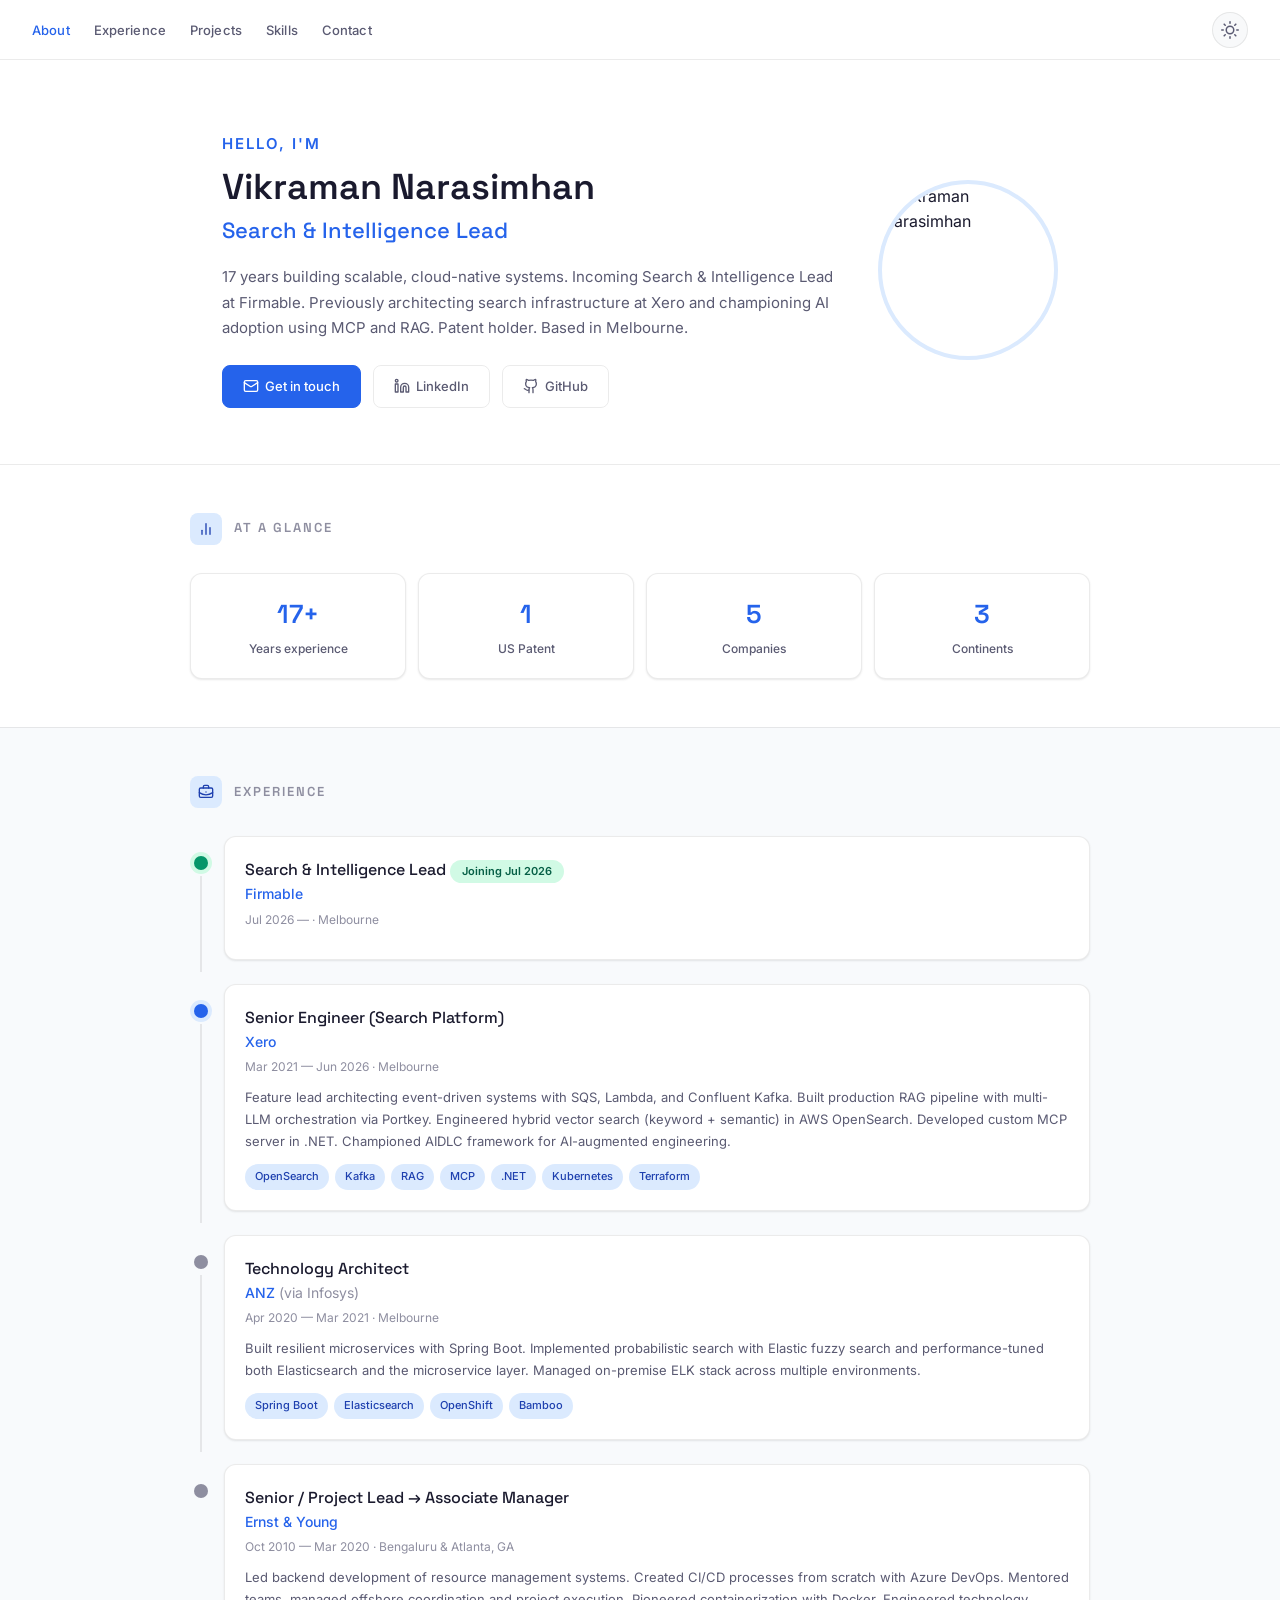
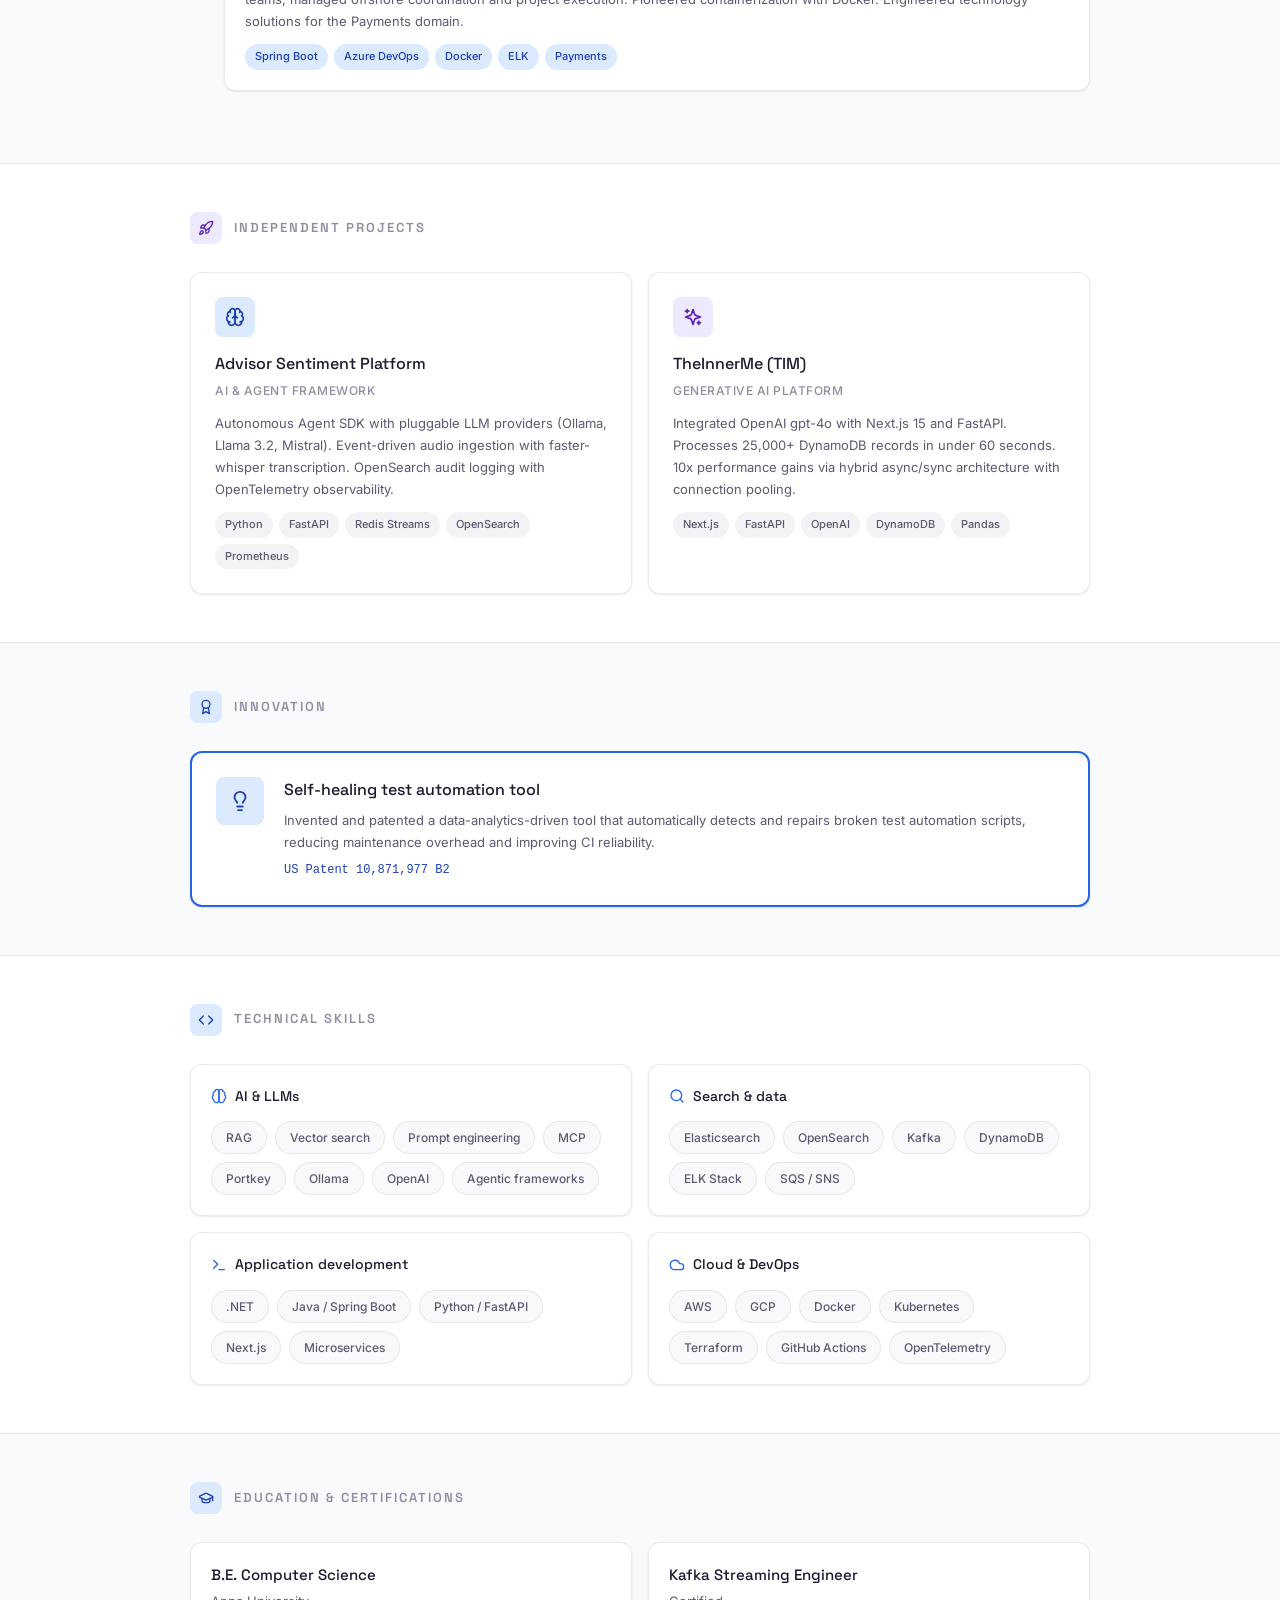
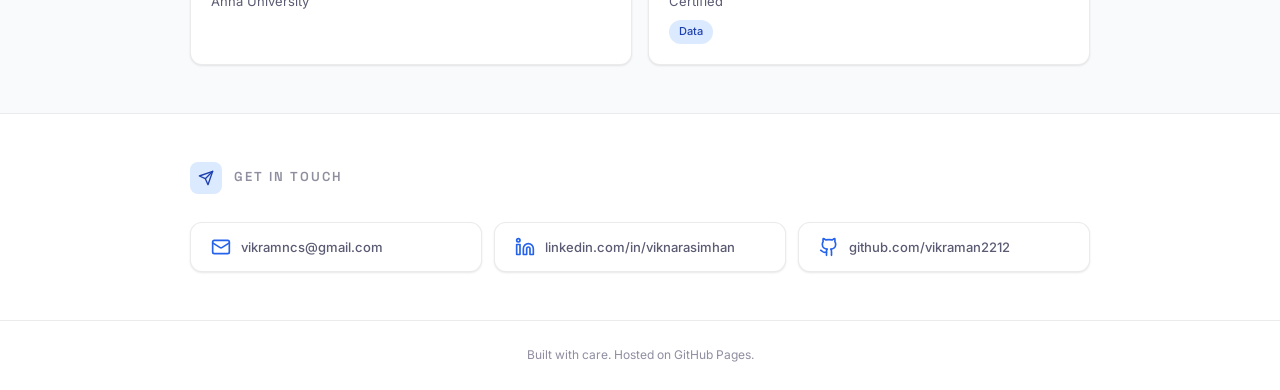
==== docs/index.html @ 91f73fc2 "Rewrite portfolio as static site for GitHub Pages Replace Spring Boot + Thymeleaf app with a clean s" ====
<!DOCTYPE html>
<html lang="en">
<head>
  <meta charset="utf-8">
  <meta name="viewport" content="width=device-width, initial-scale=1">
  <meta name="description" content="Vikraman Narasimhan — Search & Intelligence Lead. 17 years building scalable, cloud-native systems. Patent holder. Melbourne, Australia.">
  <meta name="author" content="Vikraman Narasimhan">

  <title>Vikraman Narasimhan — Search & Intelligence Lead</title>

  <link rel="icon" type="image/svg+xml" href="images/favicon.svg">
  <link rel="icon" type="image/png" sizes="32x32" href="images/favicon-32x32.png">
  <link rel="icon" type="image/png" sizes="16x16" href="images/favicon-16x16.png">
  <link rel="apple-touch-icon" href="images/apple-touch-icon.png">

  <link rel="preconnect" href="https://fonts.googleapis.com">
  <link rel="preconnect" href="https://fonts.gstatic.com" crossorigin>
  <link href="https://fonts.googleapis.com/css2?family=Inter:wght@400;500;600&family=Space+Grotesk:wght@400;500;600;700&display=swap" rel="stylesheet">

  <link rel="stylesheet" href="css/style.css">
</head>
<body>

  <nav class="nav" id="nav">
    <ul class="nav-links">
      <li><a href="#about">About</a></li>
      <li><a href="#experience">Experience</a></li>
      <li><a href="#projects">Projects</a></li>
      <li><a href="#skills">Skills</a></li>
      <li><a href="#contact">Contact</a></li>
    </ul>
    <button class="theme-toggle" id="themeToggle" aria-label="Toggle dark/light mode">
      <svg class="icon-sun" xmlns="http://www.w3.org/2000/svg" width="18" height="18" viewBox="0 0 24 24" fill="none" stroke="currentColor" stroke-width="2" stroke-linecap="round" stroke-linejoin="round"><circle cx="12" cy="12" r="5"/><line x1="12" y1="1" x2="12" y2="3"/><line x1="12" y1="21" x2="12" y2="23"/><line x1="4.22" y1="4.22" x2="5.64" y2="5.64"/><line x1="18.36" y1="18.36" x2="19.78" y2="19.78"/><line x1="1" y1="12" x2="3" y2="12"/><line x1="21" y1="12" x2="23" y2="12"/><line x1="4.22" y1="19.78" x2="5.64" y2="18.36"/><line x1="18.36" y1="5.64" x2="19.78" y2="4.22"/></svg>
      <svg class="icon-moon" xmlns="http://www.w3.org/2000/svg" width="18" height="18" viewBox="0 0 24 24" fill="none" stroke="currentColor" stroke-width="2" stroke-linecap="round" stroke-linejoin="round"><path d="M21 12.79A9 9 0 1 1 11.21 3 7 7 0 0 0 21 12.79z"/></svg>
    </button>
  </nav>

  <!-- Hero -->
  <section class="hero" id="about">
    <div class="hero-text">
      <p class="greeting">Hello, I'm</p>
      <h1>Vikraman Narasimhan</h1>
      <p class="hero-role">Search & Intelligence Lead</p>
      <p class="tagline">17 years building scalable, cloud-native systems. Incoming Search &amp; Intelligence Lead at Firmable. Previously architecting search infrastructure at Xero and championing AI adoption using MCP and RAG. Patent holder. Based in Melbourne.</p>
      <div class="hero-links">
        <a href="mailto:vikramncs@gmail.com" class="btn btn-primary">
          <svg xmlns="http://www.w3.org/2000/svg" width="16" height="16" viewBox="0 0 24 24" fill="none" stroke="currentColor" stroke-width="2" stroke-linecap="round" stroke-linejoin="round"><rect width="20" height="16" x="2" y="4" rx="2"/><path d="m22 7-8.97 5.7a1.94 1.94 0 0 1-2.06 0L2 7"/></svg>
          Get in touch
        </a>
        <a href="https://www.linkedin.com/in/viknarasimhan/" target="_blank" rel="noopener" class="btn">
          <svg xmlns="http://www.w3.org/2000/svg" width="16" height="16" viewBox="0 0 24 24" fill="none" stroke="currentColor" stroke-width="2" stroke-linecap="round" stroke-linejoin="round"><path d="M16 8a6 6 0 0 1 6 6v7h-4v-7a2 2 0 0 0-2-2 2 2 0 0 0-2 2v7h-4v-7a6 6 0 0 1 6-6z"/><rect width="4" height="12" x="2" y="9"/><circle cx="4" cy="4" r="2"/></svg>
          LinkedIn
        </a>
        <a href="https://github.com/vikraman2212/" target="_blank" rel="noopener" class="btn">
          <svg xmlns="http://www.w3.org/2000/svg" width="16" height="16" viewBox="0 0 24 24" fill="none" stroke="currentColor" stroke-width="2" stroke-linecap="round" stroke-linejoin="round"><path d="M15 22v-4a4.8 4.8 0 0 0-1-3.5c3 0 6-2 6-5.5.08-1.25-.27-2.48-1-3.5.28-1.15.28-2.35 0-3.5 0 0-1 0-3 1.5-2.64-.5-5.36-.5-8 0C6 2 5 2 5 2c-.3 1.15-.3 2.35 0 3.5A5.403 5.403 0 0 0 4 9c0 3.5 3 5.5 6 5.5-.39.49-.68 1.05-.85 1.65-.17.6-.22 1.23-.15 1.85v4"/><path d="M9 18c-4.51 2-5-2-7-2"/></svg>
          GitHub
        </a>
      </div>
    </div>
    <div class="hero-avatar">
      <img src="images/vik.jpg" alt="Vikraman Narasimhan" class="avatar-img">
    </div>
  </section>

  <!-- At a Glance -->
  <section class="section">
    <div class="section-header">
      <div class="section-icon">
        <svg xmlns="http://www.w3.org/2000/svg" width="16" height="16" viewBox="0 0 24 24" fill="none" stroke="currentColor" stroke-width="2" stroke-linecap="round" stroke-linejoin="round"><line x1="18" x2="18" y1="20" y2="10"/><line x1="12" x2="12" y1="20" y2="4"/><line x1="6" x2="6" y1="20" y2="14"/></svg>
      </div>
      <h2 class="section-label">At a glance</h2>
    </div>
    <div class="stats-row">
      <div class="stat-card"><span class="stat-num">17+</span><span class="stat-label">Years experience</span></div>
      <div class="stat-card"><span class="stat-num">1</span><span class="stat-label">US Patent</span></div>
      <div class="stat-card"><span class="stat-num">5</span><span class="stat-label">Companies</span></div>
      <div class="stat-card"><span class="stat-num">3</span><span class="stat-label">Continents</span></div>
    </div>
  </section>

  <!-- Experience -->
  <section class="section section-alt" id="experience">
    <div class="section-header">
      <div class="section-icon">
        <svg xmlns="http://www.w3.org/2000/svg" width="16" height="16" viewBox="0 0 24 24" fill="none" stroke="currentColor" stroke-width="2" stroke-linecap="round" stroke-linejoin="round"><path d="M12 12h.01"/><path d="M16 6V4a2 2 0 0 0-2-2h-4a2 2 0 0 0-2 2v2"/><path d="M22 13a18.15 18.15 0 0 1-20 0"/><rect width="20" height="14" x="2" y="6" rx="2"/></svg>
      </div>
      <h2 class="section-label">Experience</h2>
    </div>

    <div class="timeline">
      <div class="timeline-item">
        <div class="timeline-dot dot-upcoming"></div>
        <div class="timeline-line"></div>
        <div class="timeline-card">
          <div class="role">Search & Intelligence Lead <span class="badge badge-green">Joining Jul 2026</span></div>
          <div class="company">Firmable</div>
          <div class="dates">Jul 2026 — &middot; Melbourne</div>
        </div>
      </div>

      <div class="timeline-item">
        <div class="timeline-dot dot-active"></div>
        <div class="timeline-line"></div>
        <div class="timeline-card">
          <div class="role">Senior Engineer (Search Platform)</div>
          <div class="company">Xero</div>
          <div class="dates">Mar 2021 — Jun 2026 &middot; Melbourne</div>
          <p class="desc">Feature lead architecting event-driven systems with SQS, Lambda, and Confluent Kafka. Built production RAG pipeline with multi-LLM orchestration via Portkey. Engineered hybrid vector search (keyword + semantic) in AWS OpenSearch. Developed custom MCP server in .NET. Championed AIDLC framework for AI-augmented engineering.</p>
          <div class="tags">
            <span>OpenSearch</span><span>Kafka</span><span>RAG</span><span>MCP</span><span>.NET</span><span>Kubernetes</span><span>Terraform</span>
          </div>
        </div>
      </div>

      <div class="timeline-item">
        <div class="timeline-dot dot-past"></div>
        <div class="timeline-line"></div>
        <div class="timeline-card">
          <div class="role">Technology Architect</div>
          <div class="company">ANZ <span class="via">(via Infosys)</span></div>
          <div class="dates">Apr 2020 — Mar 2021 &middot; Melbourne</div>
          <p class="desc">Built resilient microservices with Spring Boot. Implemented probabilistic search with Elastic fuzzy search and performance-tuned both Elasticsearch and the microservice layer. Managed on-premise ELK stack across multiple environments.</p>
          <div class="tags">
            <span>Spring Boot</span><span>Elasticsearch</span><span>OpenShift</span><span>Bamboo</span>
          </div>
        </div>
      </div>

      <div class="timeline-item">
        <div class="timeline-dot dot-past"></div>
        <div class="timeline-card">
          <div class="role">Senior / Project Lead &rarr; Associate Manager</div>
          <div class="company">Ernst & Young</div>
          <div class="dates">Oct 2010 — Mar 2020 &middot; Bengaluru & Atlanta, GA</div>
          <p class="desc">Led backend development of resource management systems. Created CI/CD processes from scratch with Azure DevOps. Mentored teams, managed offshore coordination and project execution. Pioneered containerization with Docker. Engineered technology solutions for the Payments domain.</p>
          <div class="tags">
            <span>Spring Boot</span><span>Azure DevOps</span><span>Docker</span><span>ELK</span><span>Payments</span>
          </div>
        </div>
      </div>
    </div>
  </section>

  <!-- Projects -->
  <section class="section" id="projects">
    <div class="section-header">
      <div class="section-icon icon-purple">
        <svg xmlns="http://www.w3.org/2000/svg" width="16" height="16" viewBox="0 0 24 24" fill="none" stroke="currentColor" stroke-width="2" stroke-linecap="round" stroke-linejoin="round"><path d="M4.5 16.5c-1.5 1.26-2 5-2 5s3.74-.5 5-2c.71-.84.7-2.13-.09-2.91a2.18 2.18 0 0 0-2.91-.09z"/><path d="m12 15-3-3a22 22 0 0 1 2-3.95A12.88 12.88 0 0 1 22 2c0 2.72-.78 7.5-6 11a22.35 22.35 0 0 1-4 2z"/><path d="M9 12H4s.55-3.03 2-4c1.62-1.08 5 0 5 0"/><path d="M12 15v5s3.03-.55 4-2c1.08-1.62 0-5 0-5"/></svg>
      </div>
      <h2 class="section-label">Independent projects</h2>
    </div>

    <div class="projects-grid">
      <div class="project-card">
        <div class="project-icon">
          <svg xmlns="http://www.w3.org/2000/svg" width="20" height="20" viewBox="0 0 24 24" fill="none" stroke="currentColor" stroke-width="2" stroke-linecap="round" stroke-linejoin="round"><path d="M12 5a3 3 0 1 0-5.997.125 4 4 0 0 0-2.526 5.77 4 4 0 0 0 .556 6.588A4 4 0 1 0 12 18Z"/><path d="M12 5a3 3 0 1 1 5.997.125 4 4 0 0 1 2.526 5.77 4 4 0 0 1-.556 6.588A4 4 0 1 1 12 18Z"/><path d="M15 13a4.5 4.5 0 0 1-3-4 4.5 4.5 0 0 1-3 4"/><path d="M17.599 6.5a3 3 0 0 0 .399-1.375"/><path d="M6.003 5.125A3 3 0 0 0 6.401 6.5"/><path d="M3.477 10.896a4 4 0 0 1 .585-.396"/><path d="M19.938 10.5a4 4 0 0 1 .585.396"/><path d="M6 18a4 4 0 0 1-1.967-.516"/><path d="M19.967 17.484A4 4 0 0 1 18 18"/></svg>
        </div>
        <h3>Advisor Sentiment Platform</h3>
        <p class="project-sub">AI & Agent Framework</p>
        <p class="desc">Autonomous Agent SDK with pluggable LLM providers (Ollama, Llama 3.2, Mistral). Event-driven audio ingestion with faster-whisper transcription. OpenSearch audit logging with OpenTelemetry observability.</p>
        <div class="tags">
          <span>Python</span><span>FastAPI</span><span>Redis Streams</span><span>OpenSearch</span><span>Prometheus</span>
        </div>
      </div>

      <div class="project-card">
        <div class="project-icon icon-purple">
          <svg xmlns="http://www.w3.org/2000/svg" width="20" height="20" viewBox="0 0 24 24" fill="none" stroke="currentColor" stroke-width="2" stroke-linecap="round" stroke-linejoin="round"><path d="m12 3-1.912 5.813a2 2 0 0 1-1.275 1.275L3 12l5.813 1.912a2 2 0 0 1 1.275 1.275L12 21l1.912-5.813a2 2 0 0 1 1.275-1.275L21 12l-5.813-1.912a2 2 0 0 1-1.275-1.275L12 3Z"/><path d="M5 3v4"/><path d="M19 17v4"/><path d="M3 5h4"/><path d="M17 19h4"/></svg>
        </div>
        <h3>TheInnerMe (TIM)</h3>
        <p class="project-sub">Generative AI Platform</p>
        <p class="desc">Integrated OpenAI gpt-4o with Next.js 15 and FastAPI. Processes 25,000+ DynamoDB records in under 60 seconds. 10x performance gains via hybrid async/sync architecture with connection pooling.</p>
        <div class="tags">
          <span>Next.js</span><span>FastAPI</span><span>OpenAI</span><span>DynamoDB</span><span>Pandas</span>
        </div>
      </div>
    </div>
  </section>

  <!-- Patent -->
  <section class="section section-alt">
    <div class="section-header">
      <div class="section-icon">
        <svg xmlns="http://www.w3.org/2000/svg" width="16" height="16" viewBox="0 0 24 24" fill="none" stroke="currentColor" stroke-width="2" stroke-linecap="round" stroke-linejoin="round"><circle cx="12" cy="8" r="6"/><path d="M15.477 12.89 17 22l-5-3-5 3 1.523-9.11"/></svg>
      </div>
      <h2 class="section-label">Innovation</h2>
    </div>
    <div class="patent-card">
      <div class="patent-icon">
        <svg xmlns="http://www.w3.org/2000/svg" width="22" height="22" viewBox="0 0 24 24" fill="none" stroke="currentColor" stroke-width="2" stroke-linecap="round" stroke-linejoin="round"><path d="M15 14c.2-1 .7-1.7 1.5-2.5 1-.9 1.5-2.2 1.5-3.5A6 6 0 0 0 6 8c0 1 .2 2.2 1.5 3.5.7.7 1.3 1.5 1.5 2.5"/><path d="M9 18h6"/><path d="M10 22h4"/></svg>
      </div>
      <div class="patent-text">
        <h3>Self-healing test automation tool</h3>
        <p>Invented and patented a data-analytics-driven tool that automatically detects and repairs broken test automation scripts, reducing maintenance overhead and improving CI reliability.</p>
        <span class="patent-id">US Patent 10,871,977 B2</span>
      </div>
    </div>
  </section>

  <!-- Skills -->
  <section class="section" id="skills">
    <div class="section-header">
      <div class="section-icon">
        <svg xmlns="http://www.w3.org/2000/svg" width="16" height="16" viewBox="0 0 24 24" fill="none" stroke="currentColor" stroke-width="2" stroke-linecap="round" stroke-linejoin="round"><polyline points="16 18 22 12 16 6"/><polyline points="8 6 2 12 8 18"/></svg>
      </div>
      <h2 class="section-label">Technical skills</h2>
    </div>
    <div class="skills-grid">
      <div class="skill-group">
        <h3>
          <svg xmlns="http://www.w3.org/2000/svg" width="16" height="16" viewBox="0 0 24 24" fill="none" stroke="currentColor" stroke-width="2" stroke-linecap="round" stroke-linejoin="round"><path d="M12 5a3 3 0 1 0-5.997.125 4 4 0 0 0-2.526 5.77 4 4 0 0 0 .556 6.588A4 4 0 1 0 12 18Z"/><path d="M12 5a3 3 0 1 1 5.997.125 4 4 0 0 1 2.526 5.77 4 4 0 0 1-.556 6.588A4 4 0 1 1 12 18Z"/></svg>
          AI & LLMs
        </h3>
        <div class="skill-tags">
          <span>RAG</span><span>Vector search</span><span>Prompt engineering</span><span>MCP</span><span>Portkey</span><span>Ollama</span><span>OpenAI</span><span>Agentic frameworks</span>
        </div>
      </div>
      <div class="skill-group">
        <h3>
          <svg xmlns="http://www.w3.org/2000/svg" width="16" height="16" viewBox="0 0 24 24" fill="none" stroke="currentColor" stroke-width="2" stroke-linecap="round" stroke-linejoin="round"><circle cx="11" cy="11" r="8"/><path d="m21 21-4.3-4.3"/></svg>
          Search & data
        </h3>
        <div class="skill-tags">
          <span>Elasticsearch</span><span>OpenSearch</span><span>Kafka</span><span>DynamoDB</span><span>ELK Stack</span><span>SQS / SNS</span>
        </div>
      </div>
      <div class="skill-group">
        <h3>
          <svg xmlns="http://www.w3.org/2000/svg" width="16" height="16" viewBox="0 0 24 24" fill="none" stroke="currentColor" stroke-width="2" stroke-linecap="round" stroke-linejoin="round"><polyline points="4 17 10 11 4 5"/><line x1="12" x2="20" y1="19" y2="19"/></svg>
          Application development
        </h3>
        <div class="skill-tags">
          <span>.NET</span><span>Java / Spring Boot</span><span>Python / FastAPI</span><span>Next.js</span><span>Microservices</span>
        </div>
      </div>
      <div class="skill-group">
        <h3>
          <svg xmlns="http://www.w3.org/2000/svg" width="16" height="16" viewBox="0 0 24 24" fill="none" stroke="currentColor" stroke-width="2" stroke-linecap="round" stroke-linejoin="round"><path d="M17.5 19H9a7 7 0 1 1 6.71-9h1.79a4.5 4.5 0 1 1 0 9Z"/></svg>
          Cloud & DevOps
        </h3>
        <div class="skill-tags">
          <span>AWS</span><span>GCP</span><span>Docker</span><span>Kubernetes</span><span>Terraform</span><span>GitHub Actions</span><span>OpenTelemetry</span>
        </div>
      </div>
    </div>
  </section>

  <!-- Education -->
  <section class="section section-alt">
    <div class="section-header">
      <div class="section-icon">
        <svg xmlns="http://www.w3.org/2000/svg" width="16" height="16" viewBox="0 0 24 24" fill="none" stroke="currentColor" stroke-width="2" stroke-linecap="round" stroke-linejoin="round"><path d="M21.42 10.922a1 1 0 0 0-.019-1.838L12.83 5.18a2 2 0 0 0-1.66 0L2.6 9.08a1 1 0 0 0 0 1.832l8.57 3.908a2 2 0 0 0 1.66 0z"/><path d="M22 10v6"/><path d="M6 12.5V16a6 3 0 0 0 12 0v-3.5"/></svg>
      </div>
      <h2 class="section-label">Education & certifications</h2>
    </div>
    <div class="edu-row">
      <div class="edu-card">
        <h3 class="edu-title">B.E. Computer Science</h3>
        <p class="edu-school">Anna University</p>
      </div>
      <div class="edu-card">
        <h3 class="edu-title">Kafka Streaming Engineer</h3>
        <p class="edu-school">Certified</p>
        <span class="edu-badge">Data</span>
      </div>
    </div>
  </section>

  <!-- Contact -->
  <section class="section" id="contact">
    <div class="section-header">
      <div class="section-icon">
        <svg xmlns="http://www.w3.org/2000/svg" width="16" height="16" viewBox="0 0 24 24" fill="none" stroke="currentColor" stroke-width="2" stroke-linecap="round" stroke-linejoin="round"><path d="m22 2-7 20-4-9-9-4Z"/><path d="M22 2 11 13"/></svg>
      </div>
      <h2 class="section-label">Get in touch</h2>
    </div>
    <div class="contact-row">
      <a href="mailto:vikramncs@gmail.com" class="contact-item">
        <svg xmlns="http://www.w3.org/2000/svg" width="20" height="20" viewBox="0 0 24 24" fill="none" stroke="currentColor" stroke-width="2" stroke-linecap="round" stroke-linejoin="round"><rect width="20" height="16" x="2" y="4" rx="2"/><path d="m22 7-8.97 5.7a1.94 1.94 0 0 1-2.06 0L2 7"/></svg>
        vikramncs@gmail.com
      </a>
      <a href="https://www.linkedin.com/in/viknarasimhan/" target="_blank" rel="noopener" class="contact-item">
        <svg xmlns="http://www.w3.org/2000/svg" width="20" height="20" viewBox="0 0 24 24" fill="none" stroke="currentColor" stroke-width="2" stroke-linecap="round" stroke-linejoin="round"><path d="M16 8a6 6 0 0 1 6 6v7h-4v-7a2 2 0 0 0-2-2 2 2 0 0 0-2 2v7h-4v-7a6 6 0 0 1 6-6z"/><rect width="4" height="12" x="2" y="9"/><circle cx="4" cy="4" r="2"/></svg>
        linkedin.com/in/viknarasimhan
      </a>
      <a href="https://github.com/vikraman2212/" target="_blank" rel="noopener" class="contact-item">
        <svg xmlns="http://www.w3.org/2000/svg" width="20" height="20" viewBox="0 0 24 24" fill="none" stroke="currentColor" stroke-width="2" stroke-linecap="round" stroke-linejoin="round"><path d="M15 22v-4a4.8 4.8 0 0 0-1-3.5c3 0 6-2 6-5.5.08-1.25-.27-2.48-1-3.5.28-1.15.28-2.35 0-3.5 0 0-1 0-3 1.5-2.64-.5-5.36-.5-8 0C6 2 5 2 5 2c-.3 1.15-.3 2.35 0 3.5A5.403 5.403 0 0 0 4 9c0 3.5 3 5.5 6 5.5-.39.49-.68 1.05-.85 1.65-.17.6-.22 1.23-.15 1.85v4"/><path d="M9 18c-4.51 2-5-2-7-2"/></svg>
        github.com/vikraman2212
      </a>
    </div>
  </section>

  <footer class="footer">
    <p>Built with care. Hosted on GitHub Pages.</p>
  </footer>

  <script src="js/main.js"></script>
</body>
</html>
---- docs/css/style.css ----
:root {
  --bg-primary: #ffffff;
  --bg-secondary: #f8f9fa;
  --bg-tertiary: #f1f3f5;
  --text-primary: #1a1a2e;
  --text-secondary: #5a5a72;
  --text-tertiary: #8e8ea0;
  --border: rgba(0, 0, 0, 0.08);
  --accent: #2563eb;
  --accent-hover: #1d4ed8;
  --accent-light: #dbeafe;
  --accent-text: #1e40af;
  --green: #059669;
  --green-light: #d1fae5;
  --green-text: #065f46;
  --purple-light: #ede9fe;
  --purple-text: #5b21b6;
  --card-bg: #ffffff;
  --card-shadow: 0 1px 3px rgba(0, 0, 0, 0.04), 0 1px 2px rgba(0, 0, 0, 0.06);
  --section-alt: #f8fafc;
  --nav-bg: rgba(255, 255, 255, 0.85);
  color-scheme: light;
}

[data-theme="dark"] {
  --bg-primary: #0f172a;
  --bg-secondary: #1e293b;
  --bg-tertiary: #334155;
  --text-primary: #f1f5f9;
  --text-secondary: #94a3b8;
  --text-tertiary: #64748b;
  --border: rgba(255, 255, 255, 0.08);
  --accent: #3b82f6;
  --accent-hover: #60a5fa;
  --accent-light: rgba(59, 130, 246, 0.15);
  --accent-text: #93c5fd;
  --green: #34d399;
  --green-light: rgba(52, 211, 153, 0.15);
  --green-text: #6ee7b7;
  --purple-light: rgba(139, 92, 246, 0.15);
  --purple-text: #c4b5fd;
  --card-bg: #1e293b;
  --card-shadow: 0 1px 3px rgba(0, 0, 0, 0.3), 0 1px 2px rgba(0, 0, 0, 0.2);
  --section-alt: #1a2332;
  --nav-bg: rgba(15, 23, 42, 0.85);
  color-scheme: dark;
}

*,
*::before,
*::after {
  margin: 0;
  padding: 0;
  box-sizing: border-box;
}

html {
  scroll-behavior: smooth;
  scroll-padding-top: 70px;
}

body {
  font-family: 'Inter', -apple-system, BlinkMacSystemFont, 'Segoe UI', sans-serif;
  color: var(--text-primary);
  background: var(--bg-primary);
  line-height: 1.6;
  -webkit-font-smoothing: antialiased;
  transition: background-color 0.3s, color 0.3s;
}

/* Nav */
.nav {
  position: sticky;
  top: 0;
  z-index: 100;
  display: flex;
  justify-content: space-between;
  align-items: center;
  padding: 0 2rem;
  height: 60px;
  border-bottom: 0.5px solid var(--border);
  background: var(--nav-bg);
  backdrop-filter: blur(12px);
  -webkit-backdrop-filter: blur(12px);
}

.nav-links {
  list-style: none;
  display: flex;
  gap: 1.5rem;
}

.nav-links a {
  font-size: 0.8125rem;
  font-weight: 500;
  color: var(--text-secondary);
  text-decoration: none;
  transition: color 0.2s;
  letter-spacing: 0.01em;
}

.nav-links a:hover,
.nav-links a.active {
  color: var(--accent);
}

.theme-toggle {
  width: 36px;
  height: 36px;
  border-radius: 50%;
  border: 0.5px solid var(--border);
  background: var(--bg-secondary);
  display: flex;
  align-items: center;
  justify-content: center;
  cursor: pointer;
  color: var(--text-secondary);
  transition: background 0.2s, color 0.2s;
}

.theme-toggle:hover {
  background: var(--bg-tertiary);
  color: var(--text-primary);
}

.theme-toggle svg {
  width: 18px;
  height: 18px;
}

.icon-moon { display: none; }
[data-theme="dark"] .icon-sun { display: none; }
[data-theme="dark"] .icon-moon { display: block; }

/* Hero */
.hero {
  max-width: 900px;
  margin: 0 auto;
  padding: 4.5rem 2rem 3.5rem;
  display: flex;
  gap: 2.5rem;
  align-items: center;
}

.hero-text {
  flex: 1;
}

.greeting {
  font-size: 0.9375rem;
  color: var(--accent);
  margin-bottom: 0.625rem;
  letter-spacing: 2px;
  text-transform: uppercase;
  font-weight: 600;
}

.hero h1 {
  font-family: 'Space Grotesk', sans-serif;
  font-size: 2.25rem;
  font-weight: 600;
  line-height: 1.2;
  margin-bottom: 0.25rem;
}

.hero-role {
  font-family: 'Space Grotesk', sans-serif;
  font-size: 1.375rem;
  font-weight: 500;
  color: var(--accent);
  margin-bottom: 1rem;
}

.tagline {
  font-size: 0.9375rem;
  color: var(--text-secondary);
  line-height: 1.7;
  margin-bottom: 1.5rem;
}

.hero-links {
  display: flex;
  gap: 0.75rem;
  flex-wrap: wrap;
}

.btn {
  display: inline-flex;
  align-items: center;
  gap: 0.375rem;
  font-size: 0.8125rem;
  font-weight: 500;
  padding: 0.625rem 1.25rem;
  border-radius: 8px;
  border: 0.5px solid var(--border);
  color: var(--text-secondary);
  text-decoration: none;
  transition: all 0.2s;
  font-family: inherit;
}

.btn:hover {
  background: var(--bg-secondary);
  color: var(--text-primary);
}

.btn-primary {
  background: var(--accent);
  color: #fff;
  border-color: var(--accent);
}

.btn-primary:hover {
  background: var(--accent-hover);
  color: #fff;
}

.hero-avatar {
  width: 180px;
  height: 180px;
  border-radius: 50%;
  overflow: hidden;
  flex-shrink: 0;
  border: 4px solid var(--accent-light);
}

.avatar-img {
  width: 100%;
  height: 100%;
  object-fit: cover;
  object-position: center 20%;
}

/* Sections */
.section {
  padding: 3rem 2rem;
  border-top: 0.5px solid var(--border);
  transition: background-color 0.3s;
}

.section-alt {
  background: var(--section-alt);
}

.section-header {
  max-width: 900px;
  margin: 0 auto 1.75rem;
  display: flex;
  align-items: center;
  gap: 0.75rem;
}

.section-icon {
  width: 32px;
  height: 32px;
  border-radius: 8px;
  background: var(--accent-light);
  color: var(--accent-text);
  display: flex;
  align-items: center;
  justify-content: center;
  flex-shrink: 0;
}

.section-icon.icon-purple {
  background: var(--purple-light);
  color: var(--purple-text);
}

.section-label {
  font-family: 'Space Grotesk', sans-serif;
  font-size: 0.8125rem;
  font-weight: 600;
  text-transform: uppercase;
  letter-spacing: 2px;
  color: var(--text-tertiary);
}

/* Stats */
.stats-row {
  max-width: 900px;
  margin: 0 auto;
  display: grid;
  grid-template-columns: repeat(4, 1fr);
  gap: 0.75rem;
}

.stat-card {
  background: var(--card-bg);
  border-radius: 12px;
  padding: 1.25rem;
  text-align: center;
  box-shadow: var(--card-shadow);
  border: 0.5px solid var(--border);
}

.stat-num {
  display: block;
  font-family: 'Space Grotesk', sans-serif;
  font-size: 1.625rem;
  font-weight: 600;
  color: var(--accent);
}

.stat-label {
  display: block;
  font-size: 0.75rem;
  color: var(--text-secondary);
  margin-top: 0.25rem;
  font-weight: 500;
}

/* Timeline */
.timeline {
  max-width: 900px;
  margin: 0 auto;
}

.timeline-item {
  display: flex;
  gap: 1rem;
  margin-bottom: 1.5rem;
  position: relative;
  padding-left: 0.25rem;
}

.timeline-dot {
  width: 14px;
  height: 14px;
  border-radius: 50%;
  margin-top: 1.25rem;
  flex-shrink: 0;
  z-index: 1;
}

.dot-upcoming {
  background: var(--green);
  box-shadow: 0 0 0 4px var(--green-light);
}

.dot-active {
  background: var(--accent);
  box-shadow: 0 0 0 4px var(--accent-light);
}

.dot-past {
  background: var(--text-tertiary);
}

.timeline-line {
  position: absolute;
  left: calc(0.25rem + 6px);
  top: 2.5rem;
  bottom: -0.75rem;
  width: 2px;
  background: var(--border);
}

.timeline-card {
  flex: 1;
  background: var(--card-bg);
  border: 0.5px solid var(--border);
  border-radius: 12px;
  padding: 1.25rem;
  box-shadow: var(--card-shadow);
  transition: transform 0.2s;
}

.timeline-card:hover {
  transform: translateX(4px);
}

.role {
  font-family: 'Space Grotesk', sans-serif;
  font-size: 1rem;
  font-weight: 500;
}

.company {
  font-size: 0.875rem;
  color: var(--accent);
  font-weight: 500;
}

.company .via {
  color: var(--text-tertiary);
  font-weight: 400;
}

.dates {
  font-size: 0.75rem;
  color: var(--text-tertiary);
  margin: 0.25rem 0 0.625rem;
}

.desc {
  font-size: 0.8125rem;
  color: var(--text-secondary);
  line-height: 1.7;
}

.badge {
  display: inline-block;
  font-size: 0.6875rem;
  padding: 0.1875rem 0.75rem;
  border-radius: 100px;
  vertical-align: middle;
  font-weight: 600;
  font-family: 'Inter', sans-serif;
}

.badge-green {
  background: var(--green-light);
  color: var(--green-text);
}

.tags {
  display: flex;
  flex-wrap: wrap;
  gap: 0.375rem;
  margin-top: 0.75rem;
}

.tags span {
  font-size: 0.6875rem;
  padding: 0.25rem 0.625rem;
  border-radius: 100px;
  background: var(--accent-light);
  color: var(--accent-text);
  font-weight: 500;
}

/* Projects */
.projects-grid {
  max-width: 900px;
  margin: 0 auto;
  display: grid;
  grid-template-columns: 1fr 1fr;
  gap: 1rem;
}

.project-card {
  background: var(--card-bg);
  border: 0.5px solid var(--border);
  border-radius: 12px;
  padding: 1.5rem;
  box-shadow: var(--card-shadow);
  transition: transform 0.2s, box-shadow 0.2s;
}

.project-card:hover {
  transform: translateY(-3px);
  box-shadow: 0 4px 12px rgba(0, 0, 0, 0.08);
}

[data-theme="dark"] .project-card:hover {
  box-shadow: 0 4px 12px rgba(0, 0, 0, 0.3);
}

.project-icon {
  width: 40px;
  height: 40px;
  border-radius: 8px;
  background: var(--accent-light);
  color: var(--accent-text);
  display: flex;
  align-items: center;
  justify-content: center;
  margin-bottom: 0.875rem;
}

.project-icon.icon-purple {
  background: var(--purple-light);
  color: var(--purple-text);
}

.project-card h3 {
  font-family: 'Space Grotesk', sans-serif;
  font-size: 1rem;
  font-weight: 500;
  margin-bottom: 0.25rem;
}

.project-sub {
  font-size: 0.75rem;
  color: var(--text-tertiary);
  margin-bottom: 0.75rem;
  font-weight: 500;
  text-transform: uppercase;
  letter-spacing: 0.5px;
}

.project-card .tags span {
  background: var(--bg-tertiary);
  color: var(--text-secondary);
}

/* Patent */
.patent-card {
  max-width: 900px;
  margin: 0 auto;
  background: var(--card-bg);
  border: 2px solid var(--accent);
  border-radius: 12px;
  padding: 1.5rem;
  display: flex;
  gap: 1.25rem;
  align-items: flex-start;
  box-shadow: var(--card-shadow);
}

.patent-icon {
  width: 48px;
  height: 48px;
  border-radius: 8px;
  background: var(--accent-light);
  color: var(--accent-text);
  display: flex;
  align-items: center;
  justify-content: center;
  flex-shrink: 0;
}

.patent-text h3 {
  font-family: 'Space Grotesk', sans-serif;
  font-size: 1rem;
  font-weight: 500;
  margin-bottom: 0.375rem;
}

.patent-text p {
  font-size: 0.8125rem;
  color: var(--text-secondary);
  line-height: 1.7;
}

.patent-id {
  display: inline-block;
  font-size: 0.75rem;
  color: var(--accent-text);
  font-family: 'Space Mono', monospace, 'Courier New';
  margin-top: 0.5rem;
  font-weight: 500;
}

/* Skills */
.skills-grid {
  max-width: 900px;
  margin: 0 auto;
  display: grid;
  grid-template-columns: 1fr 1fr;
  gap: 1rem;
}

.skill-group {
  background: var(--card-bg);
  border: 0.5px solid var(--border);
  border-radius: 12px;
  padding: 1.25rem;
  box-shadow: var(--card-shadow);
}

.skill-group h3 {
  font-family: 'Space Grotesk', sans-serif;
  font-size: 0.875rem;
  font-weight: 500;
  margin-bottom: 0.875rem;
  display: flex;
  align-items: center;
  gap: 0.5rem;
}

.skill-group h3 svg {
  color: var(--accent);
}

.skill-tags {
  display: flex;
  flex-wrap: wrap;
  gap: 0.5rem;
}

.skill-tags span {
  font-size: 0.75rem;
  padding: 0.375rem 0.875rem;
  border-radius: 100px;
  border: 0.5px solid var(--border);
  color: var(--text-secondary);
  font-weight: 500;
  background: var(--bg-secondary);
  transition: all 0.2s;
}

.skill-tags span:hover {
  border-color: var(--accent);
  color: var(--accent);
}

/* Education */
.edu-row {
  max-width: 900px;
  margin: 0 auto;
  display: flex;
  gap: 1rem;
}

.edu-card {
  flex: 1;
  background: var(--card-bg);
  border: 0.5px solid var(--border);
  border-radius: 12px;
  padding: 1.25rem;
  box-shadow: var(--card-shadow);
}

.edu-title {
  font-family: 'Space Grotesk', sans-serif;
  font-size: 0.9375rem;
  font-weight: 500;
  margin-bottom: 0.25rem;
}

.edu-school {
  font-size: 0.8125rem;
  color: var(--text-secondary);
}

.edu-badge {
  display: inline-block;
  font-size: 0.6875rem;
  padding: 0.1875rem 0.625rem;
  border-radius: 100px;
  background: var(--accent-light);
  color: var(--accent-text);
  margin-top: 0.5rem;
  font-weight: 500;
}

/* Contact */
.contact-row {
  max-width: 900px;
  margin: 0 auto;
  display: flex;
  gap: 0.75rem;
}

.contact-item {
  display: flex;
  align-items: center;
  gap: 0.625rem;
  padding: 0.875rem 1.25rem;
  border-radius: 12px;
  border: 0.5px solid var(--border);
  font-size: 0.8125rem;
  color: var(--text-secondary);
  text-decoration: none;
  flex: 1;
  background: var(--card-bg);
  box-shadow: var(--card-shadow);
  transition: all 0.2s;
  font-weight: 500;
}

.contact-item svg {
  color: var(--accent);
  flex-shrink: 0;
}

.contact-item:hover {
  border-color: var(--accent);
  color: var(--text-primary);
}

/* Footer */
.footer {
  padding: 1.5rem 2rem;
  border-top: 0.5px solid var(--border);
  text-align: center;
  font-size: 0.75rem;
  color: var(--text-tertiary);
}

/* Mobile responsive */
@media (max-width: 768px) {
  .nav {
    padding: 0 1rem;
  }

  .nav-links {
    gap: 1rem;
  }

  .nav-links a {
    font-size: 0.75rem;
  }

  .hero {
    flex-direction: column-reverse;
    padding: 2.5rem 1.25rem 2rem;
    text-align: center;
    gap: 1.5rem;
  }

  .hero h1 {
    font-size: 1.75rem;
  }

  .hero-role {
    font-size: 1.125rem;
  }

  .hero-links {
    justify-content: center;
  }

  .hero-avatar {
    width: 140px;
    height: 140px;
  }

  .section {
    padding: 2rem 1.25rem;
  }

  .stats-row {
    grid-template-columns: repeat(2, 1fr);
  }

  .projects-grid {
    grid-template-columns: 1fr;
  }

  .skills-grid {
    grid-template-columns: 1fr;
  }

  .edu-row {
    flex-direction: column;
  }

  .contact-row {
    flex-direction: column;
  }

  .patent-card {
    flex-direction: column;
    gap: 1rem;
  }

  .timeline-item {
    gap: 0.75rem;
  }
}

@media (max-width: 480px) {
  .nav-links {
    gap: 0.625rem;
  }

  .hero h1 {
    font-size: 1.5rem;
  }

  .stats-row {
    grid-template-columns: repeat(2, 1fr);
    gap: 0.5rem;
  }

  .stat-num {
    font-size: 1.375rem;
  }
}
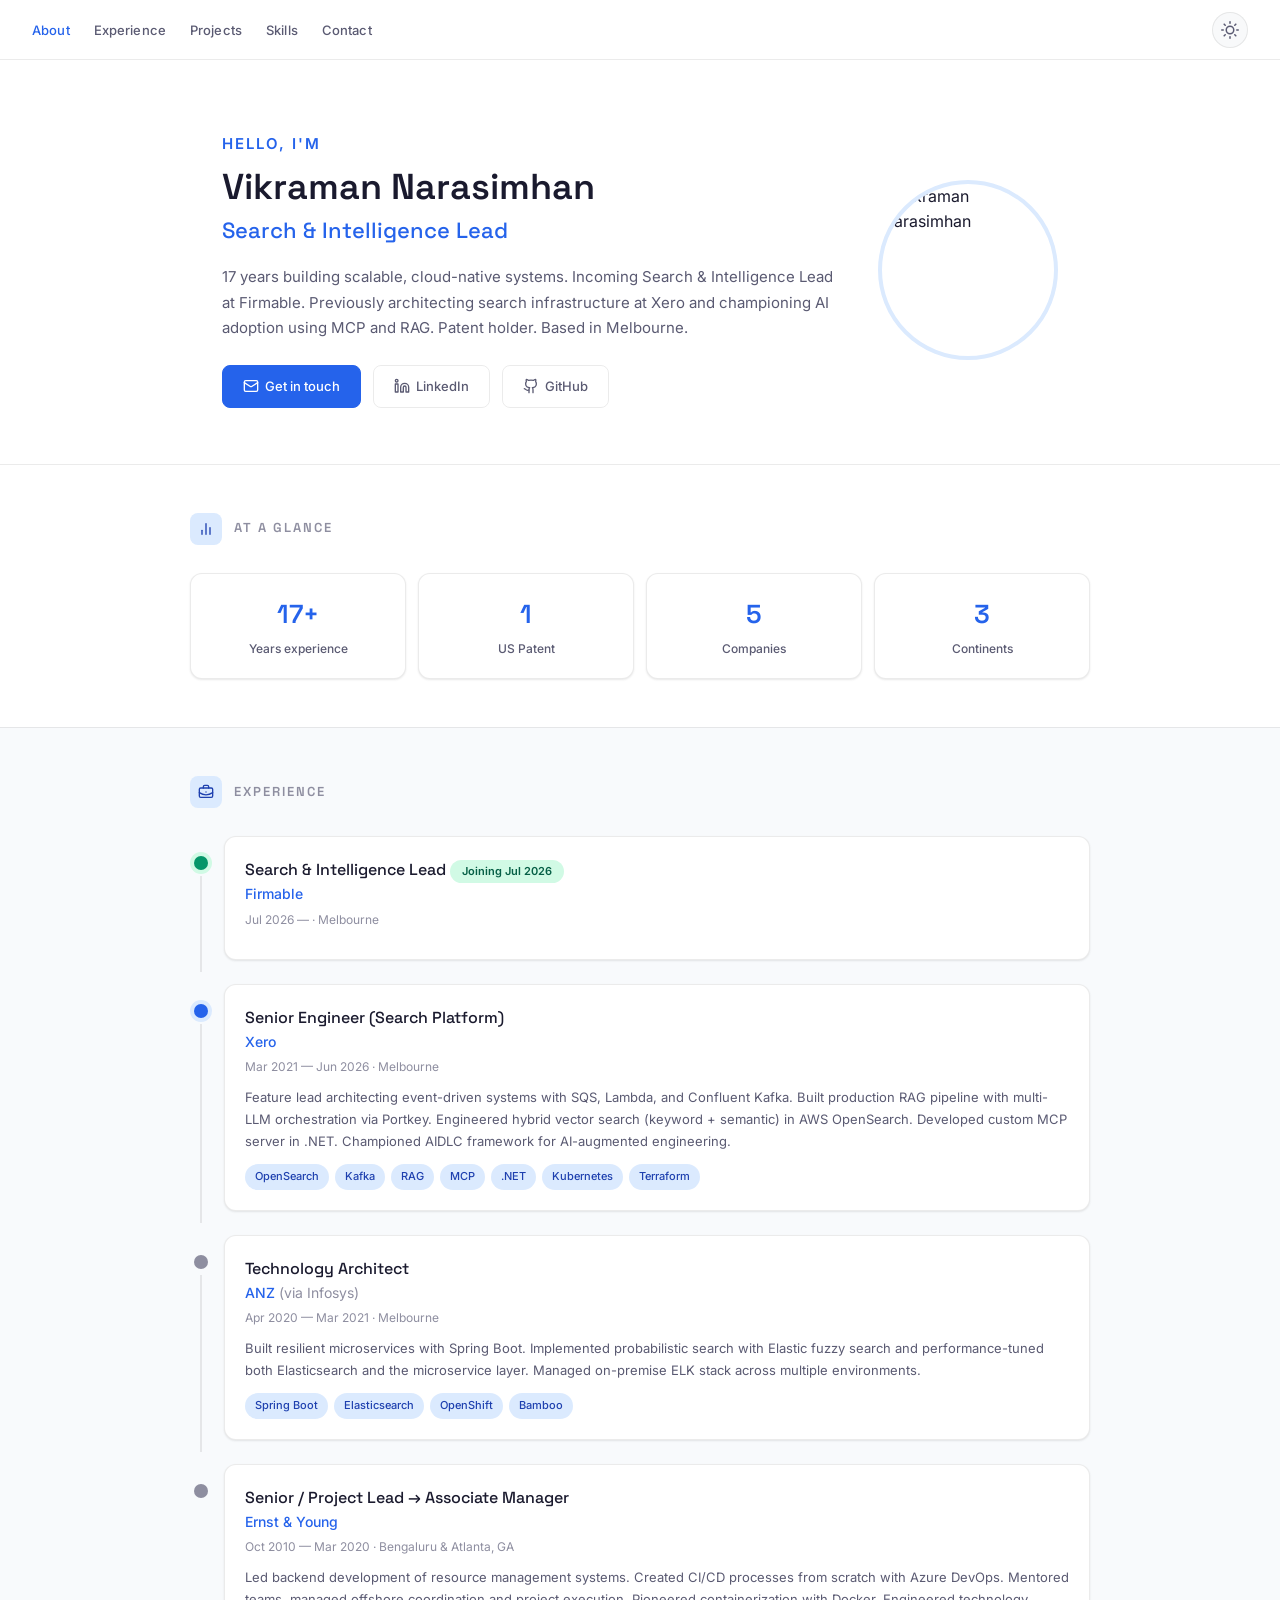
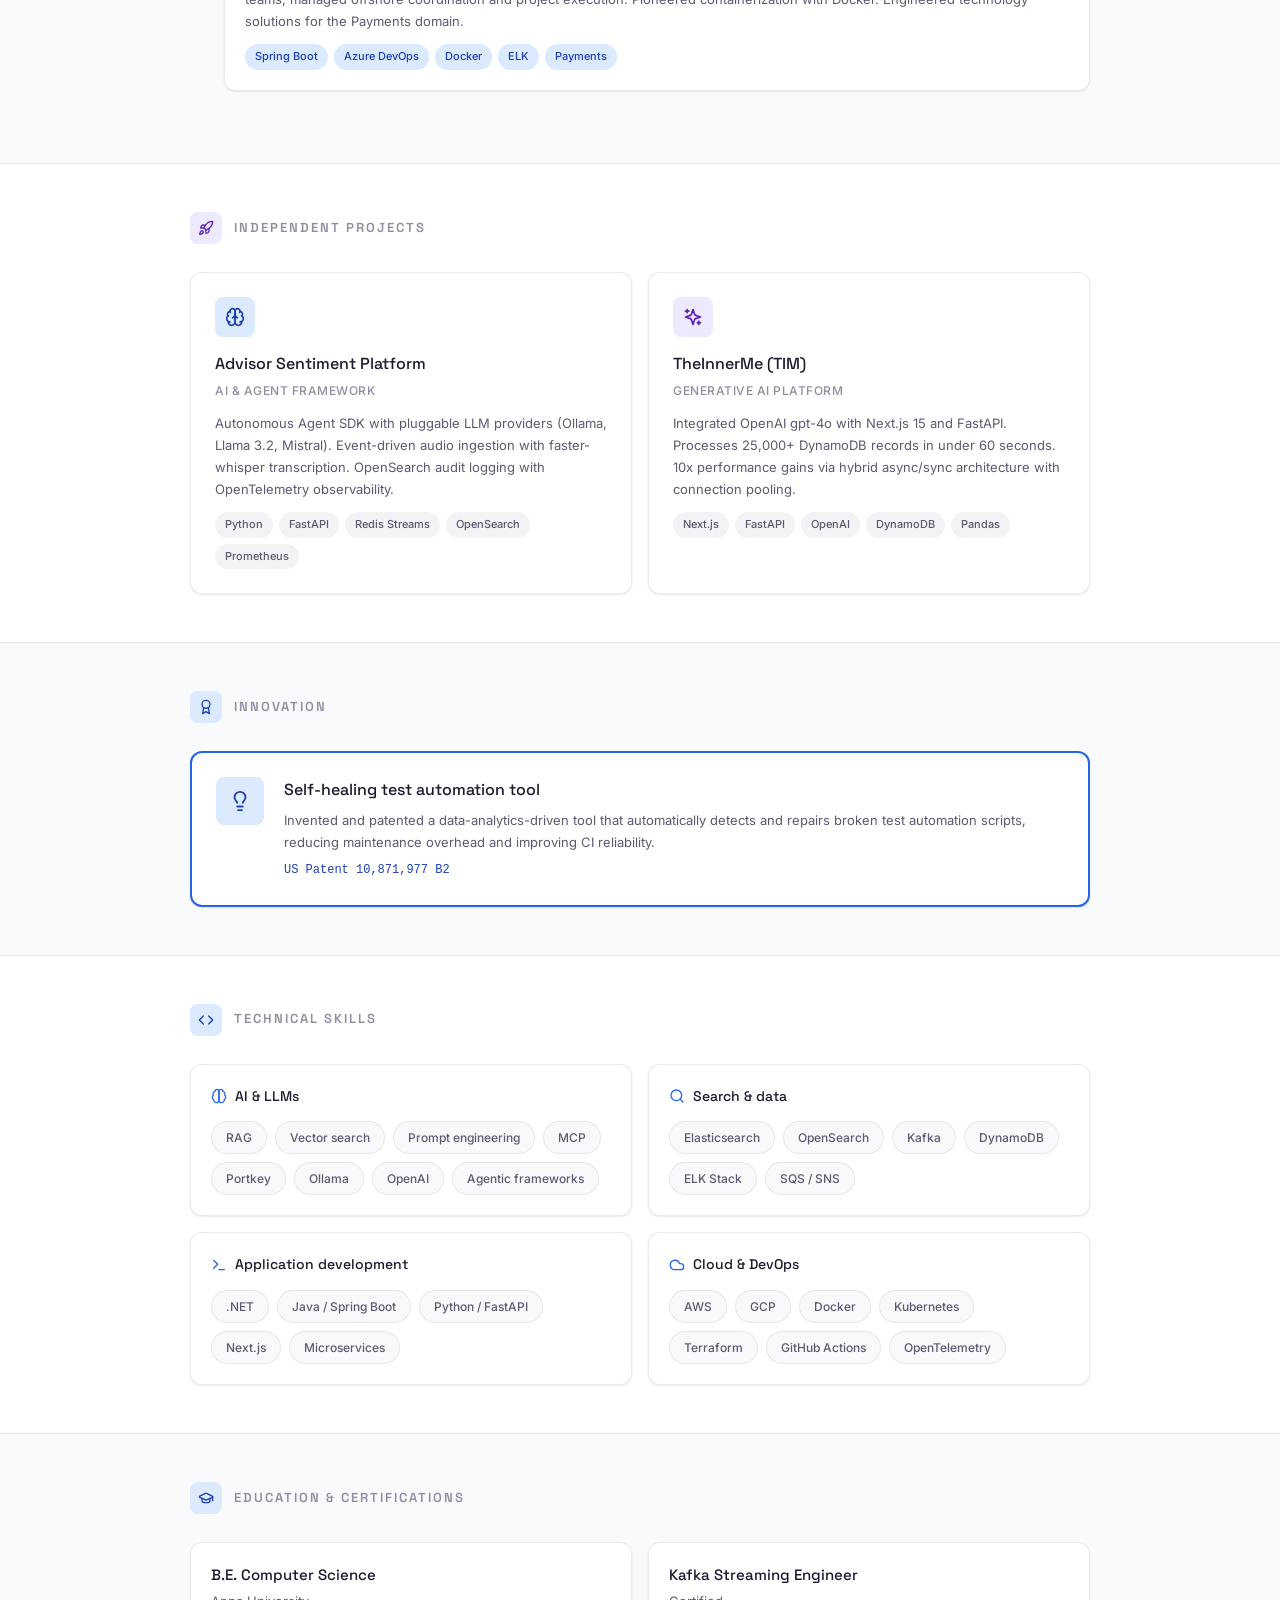
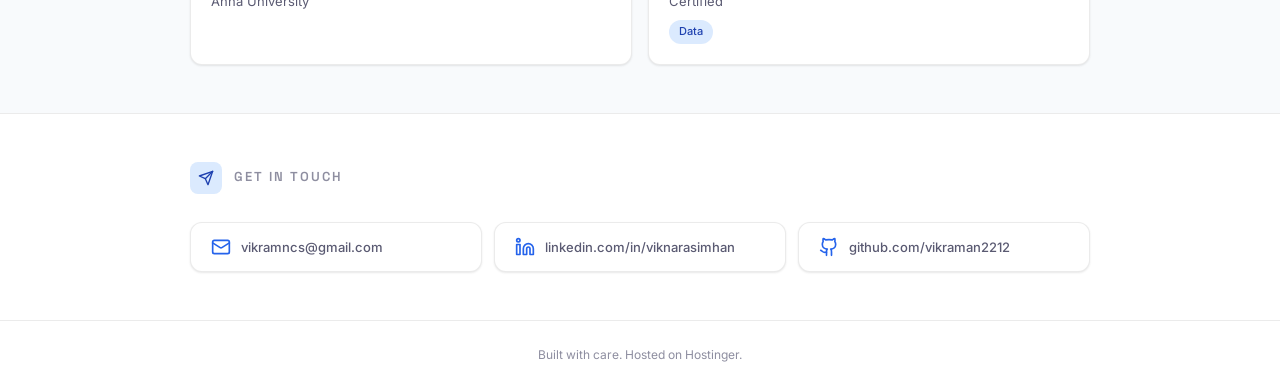
==== commit e7c458d2: "Update footer to reference Hostinger hosting Co-Authored-By: Claude Opus 4.6 <noreply@anthropic.com>" ====
--- a/docs/index.html
+++ b/docs/index.html
@@ -291,7 +291,7 @@
   </section>
 
   <footer class="footer">
-    <p>Built with care. Hosted on GitHub Pages.</p>
+    <p>Built with care. Hosted on Hostinger.</p>
   </footer>
 
   <script src="js/main.js"></script>
--- a/docs/css/style.css
+++ b/docs/css/style.css
@@ -19,6 +19,7 @@
   --card-shadow: 0 1px 3px rgba(0, 0, 0, 0.04), 0 1px 2px rgba(0, 0, 0, 0.06);
   --section-alt: #f8fafc;
   --nav-bg: rgba(255, 255, 255, 0.85);
+  --footer-bg: #f8fafc;
   color-scheme: light;
 }
 
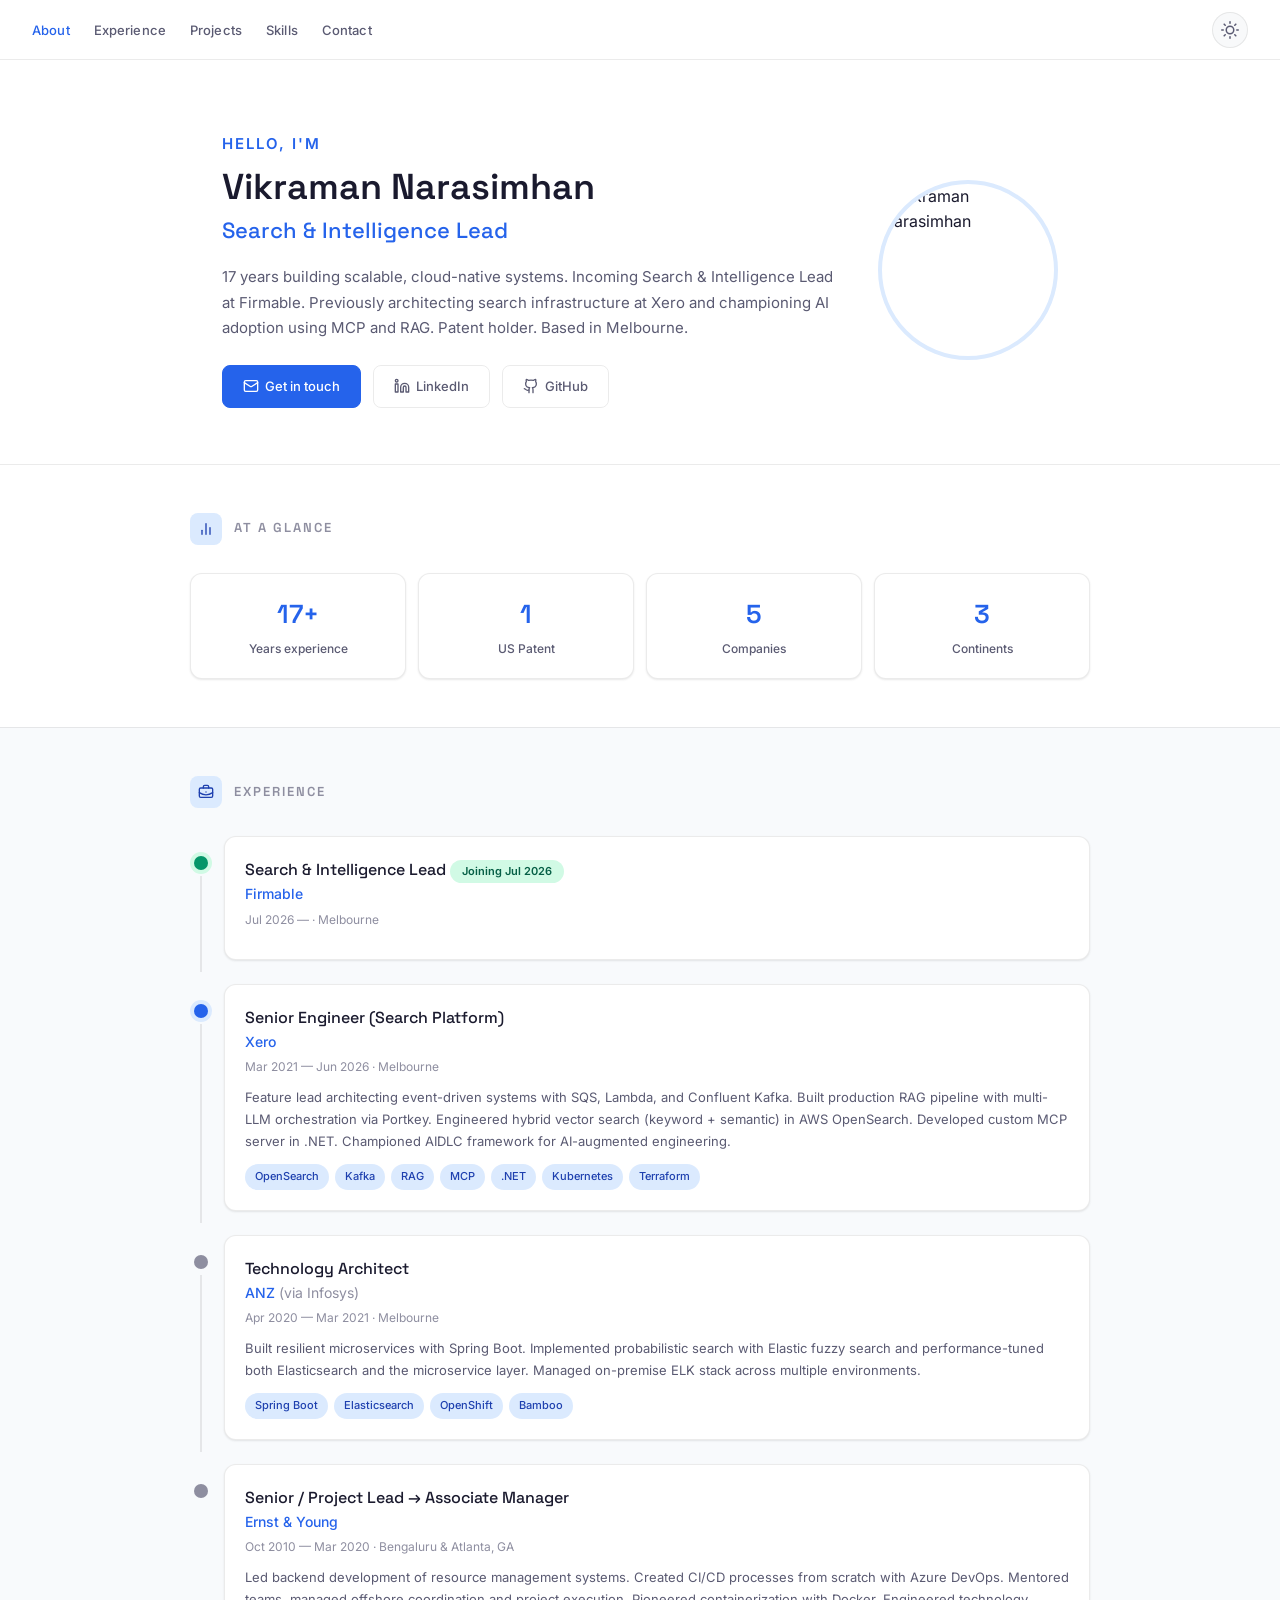
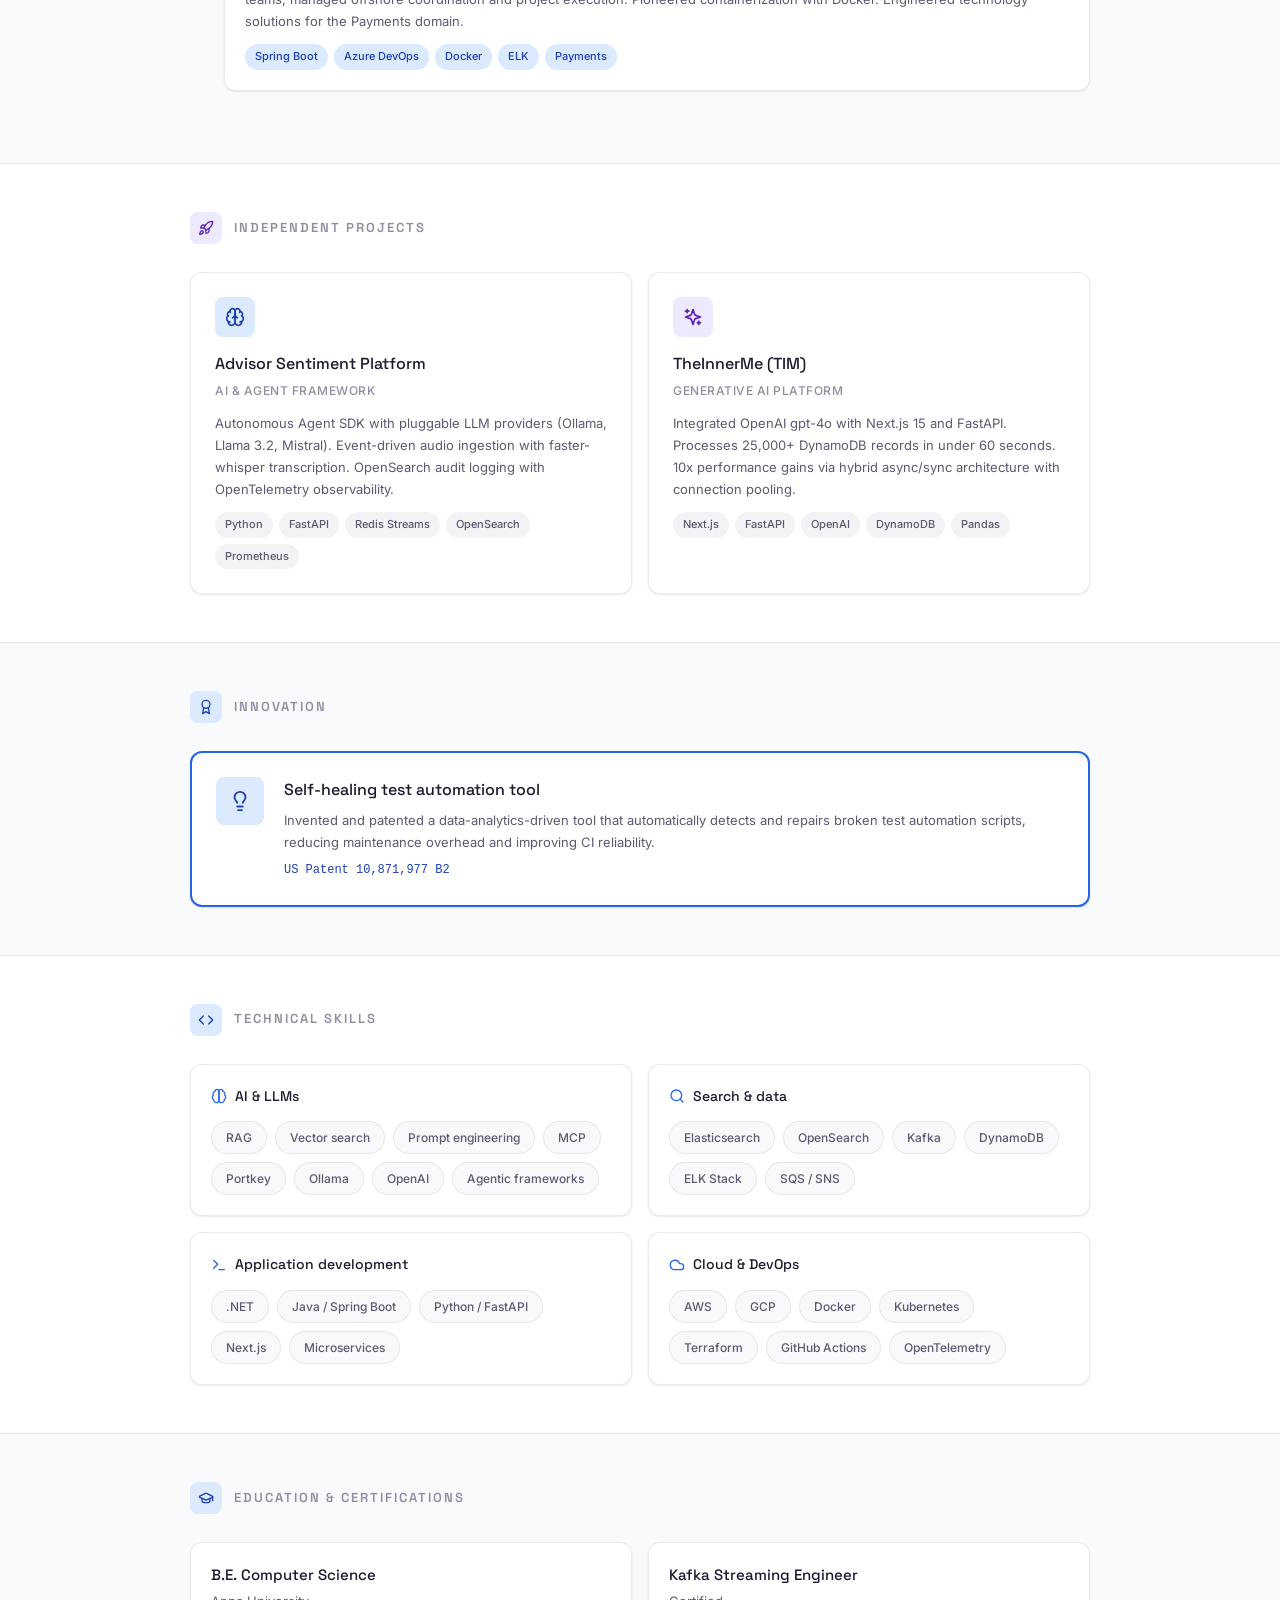
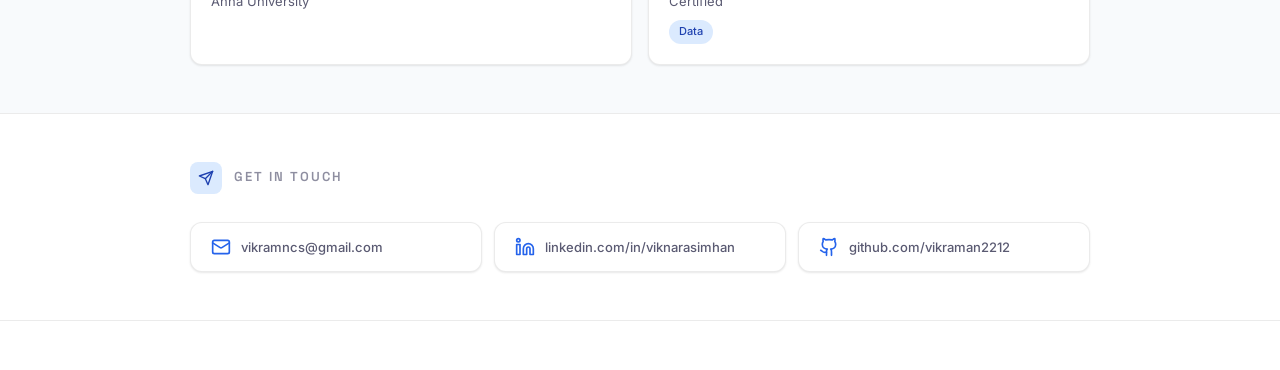
==== commit 947ed2eb: "Update index.html" ====
--- a/docs/index.html
+++ b/docs/index.html
@@ -51,7 +51,7 @@
           <svg xmlns="http://www.w3.org/2000/svg" width="16" height="16" viewBox="0 0 24 24" fill="none" stroke="currentColor" stroke-width="2" stroke-linecap="round" stroke-linejoin="round"><path d="M16 8a6 6 0 0 1 6 6v7h-4v-7a2 2 0 0 0-2-2 2 2 0 0 0-2 2v7h-4v-7a6 6 0 0 1 6-6z"/><rect width="4" height="12" x="2" y="9"/><circle cx="4" cy="4" r="2"/></svg>
           LinkedIn
         </a>
-        <a href="https://github.com/vikraman2212/" target="_blank" rel="noopener" class="btn">
+        <a href="https://github.com/viknarasimhan/" target="_blank" rel="noopener" class="btn">
           <svg xmlns="http://www.w3.org/2000/svg" width="16" height="16" viewBox="0 0 24 24" fill="none" stroke="currentColor" stroke-width="2" stroke-linecap="round" stroke-linejoin="round"><path d="M15 22v-4a4.8 4.8 0 0 0-1-3.5c3 0 6-2 6-5.5.08-1.25-.27-2.48-1-3.5.28-1.15.28-2.35 0-3.5 0 0-1 0-3 1.5-2.64-.5-5.36-.5-8 0C6 2 5 2 5 2c-.3 1.15-.3 2.35 0 3.5A5.403 5.403 0 0 0 4 9c0 3.5 3 5.5 6 5.5-.39.49-.68 1.05-.85 1.65-.17.6-.22 1.23-.15 1.85v4"/><path d="M9 18c-4.51 2-5-2-7-2"/></svg>
           GitHub
         </a>
@@ -283,7 +283,7 @@
         <svg xmlns="http://www.w3.org/2000/svg" width="20" height="20" viewBox="0 0 24 24" fill="none" stroke="currentColor" stroke-width="2" stroke-linecap="round" stroke-linejoin="round"><path d="M16 8a6 6 0 0 1 6 6v7h-4v-7a2 2 0 0 0-2-2 2 2 0 0 0-2 2v7h-4v-7a6 6 0 0 1 6-6z"/><rect width="4" height="12" x="2" y="9"/><circle cx="4" cy="4" r="2"/></svg>
         linkedin.com/in/viknarasimhan
       </a>
-      <a href="https://github.com/vikraman2212/" target="_blank" rel="noopener" class="contact-item">
+      <a href="https://github.com/viknarasimhan/" target="_blank" rel="noopener" class="contact-item">
         <svg xmlns="http://www.w3.org/2000/svg" width="20" height="20" viewBox="0 0 24 24" fill="none" stroke="currentColor" stroke-width="2" stroke-linecap="round" stroke-linejoin="round"><path d="M15 22v-4a4.8 4.8 0 0 0-1-3.5c3 0 6-2 6-5.5.08-1.25-.27-2.48-1-3.5.28-1.15.28-2.35 0-3.5 0 0-1 0-3 1.5-2.64-.5-5.36-.5-8 0C6 2 5 2 5 2c-.3 1.15-.3 2.35 0 3.5A5.403 5.403 0 0 0 4 9c0 3.5 3 5.5 6 5.5-.39.49-.68 1.05-.85 1.65-.17.6-.22 1.23-.15 1.85v4"/><path d="M9 18c-4.51 2-5-2-7-2"/></svg>
         github.com/vikraman2212
       </a>
@@ -291,7 +291,7 @@
   </section>
 
   <footer class="footer">
-    <p>Built with care. Hosted on Hostinger.</p>
+    <p></p>
   </footer>
 
   <script src="js/main.js"></script>
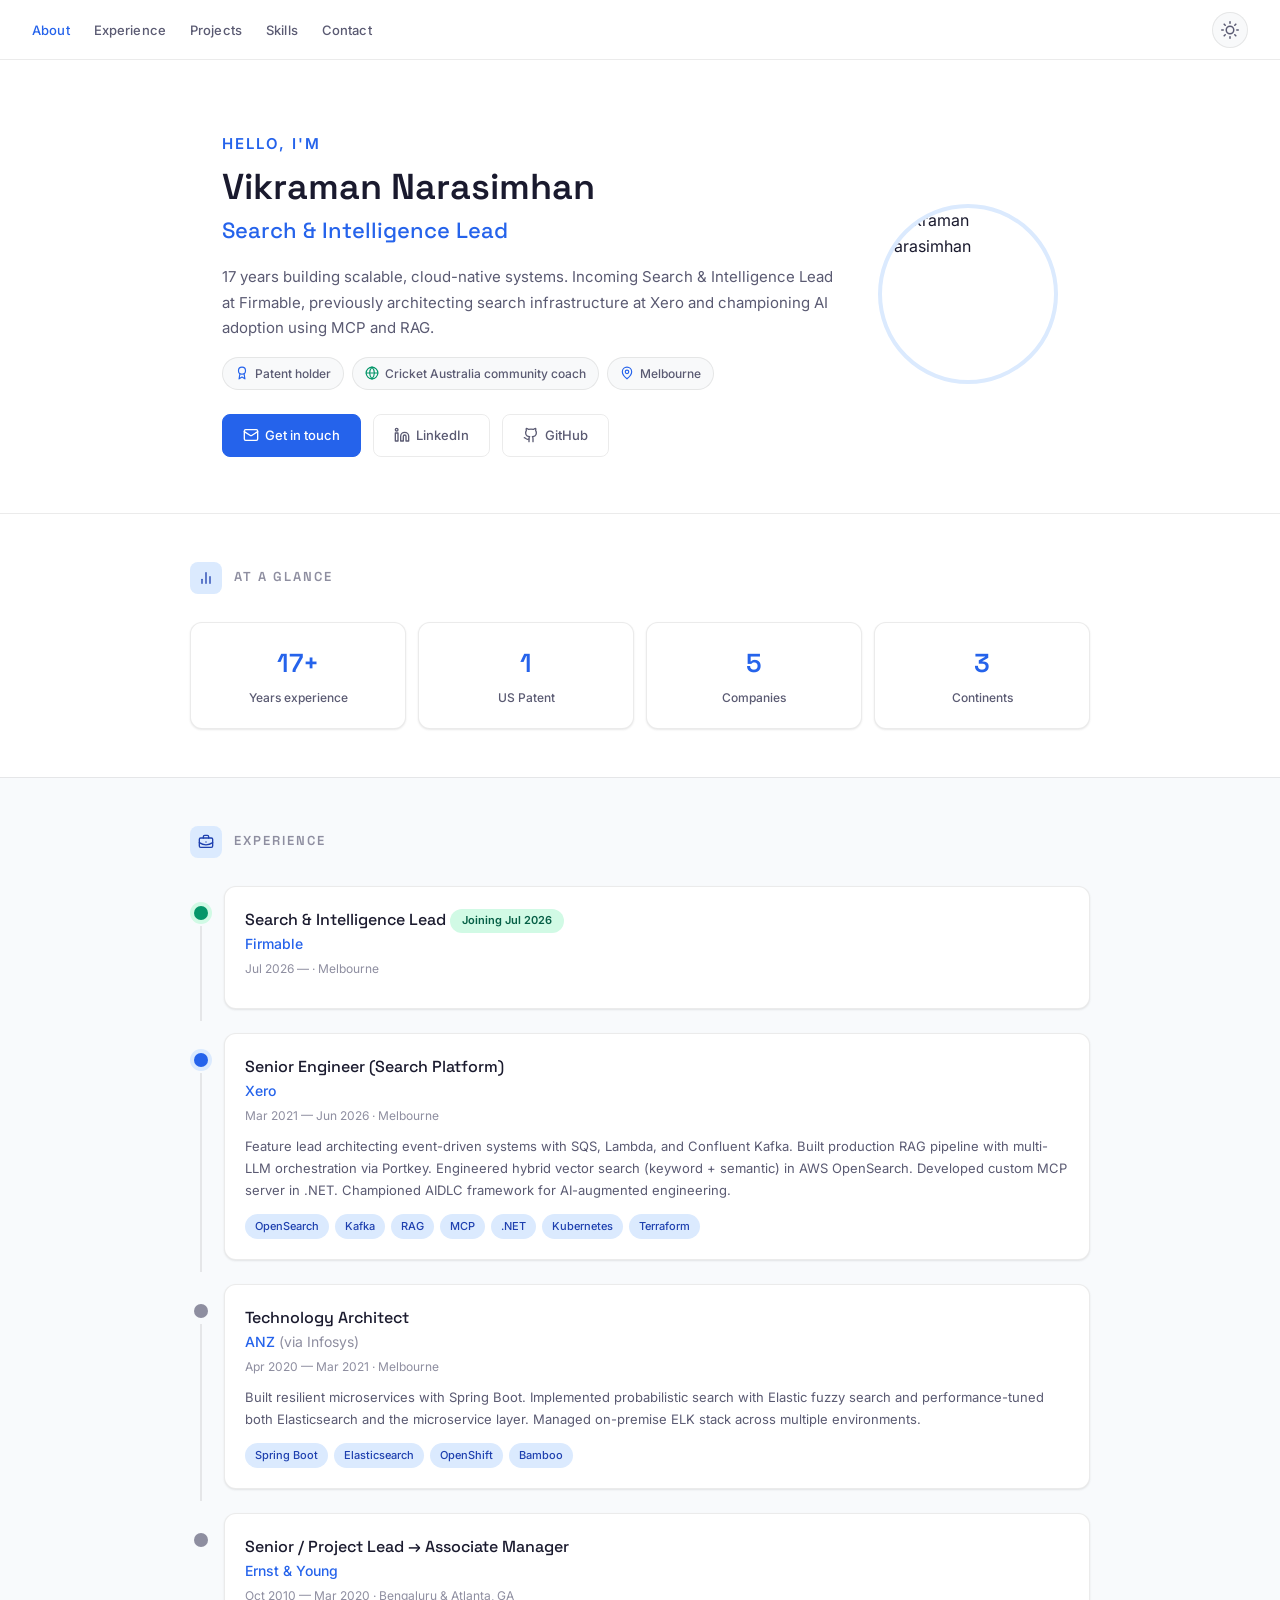
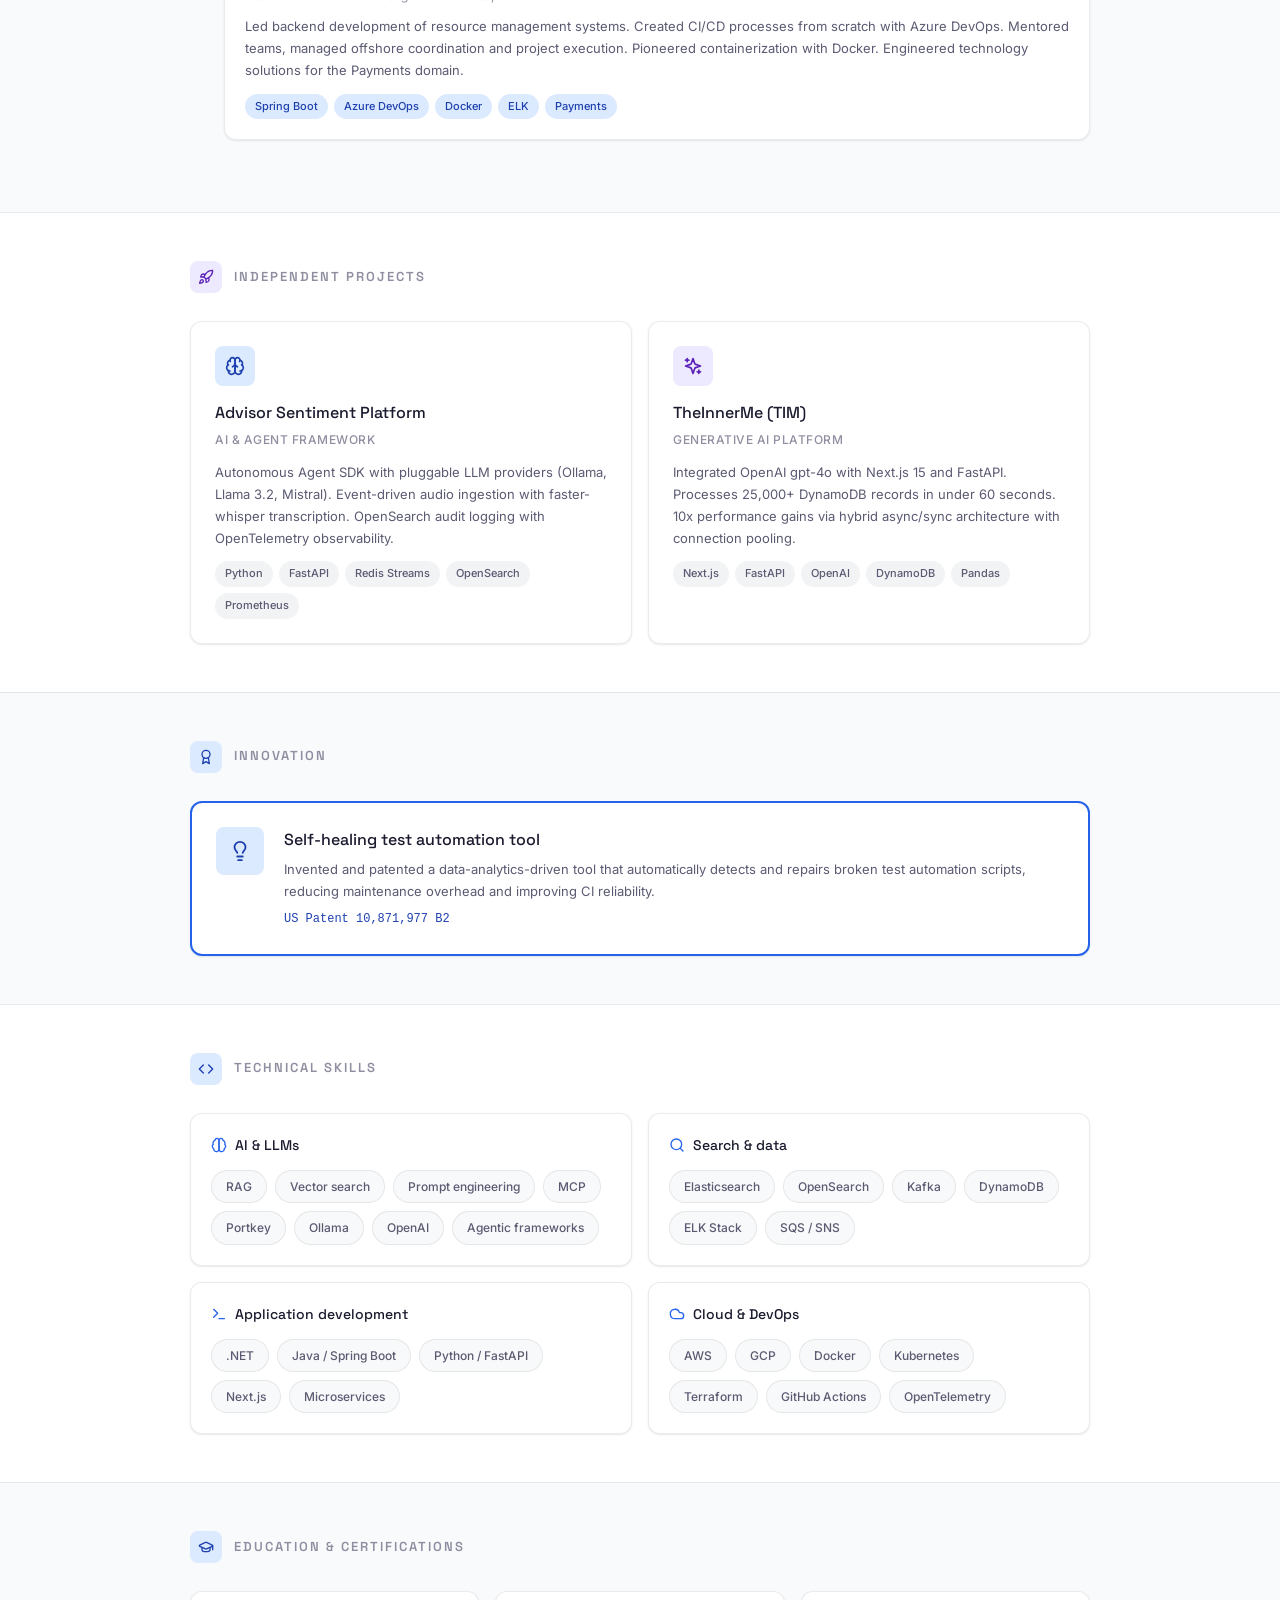
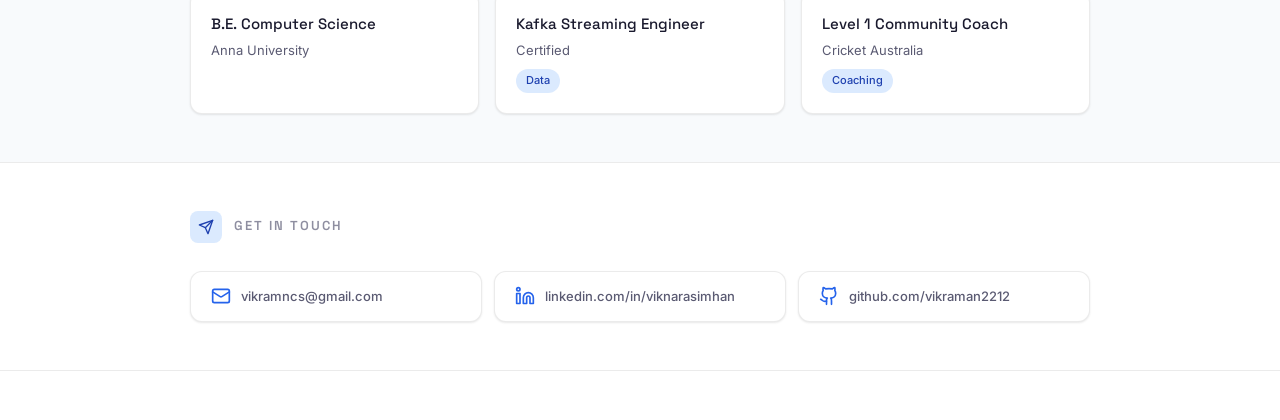
==== commit 5a137f10: "Split hero tagline into sentence plus fact strip, add coaching cert Reformat the dense hero tagline " ====
--- a/docs/index.html
+++ b/docs/index.html
@@ -41,7 +41,21 @@
       <p class="greeting">Hello, I'm</p>
       <h1>Vikraman Narasimhan</h1>
       <p class="hero-role">Search & Intelligence Lead</p>
-      <p class="tagline">17 years building scalable, cloud-native systems. Incoming Search &amp; Intelligence Lead at Firmable. Previously architecting search infrastructure at Xero and championing AI adoption using MCP and RAG. Patent holder. Based in Melbourne.</p>
+      <p class="tagline">17 years building scalable, cloud-native systems. Incoming Search &amp; Intelligence Lead at Firmable, previously architecting search infrastructure at Xero and championing AI adoption using MCP and RAG.</p>
+      <div class="fact-strip">
+        <span class="fact-chip">
+          <svg xmlns="http://www.w3.org/2000/svg" width="14" height="14" viewBox="0 0 24 24" fill="none" stroke="currentColor" stroke-width="2" stroke-linecap="round" stroke-linejoin="round"><circle cx="12" cy="8" r="6"/><path d="M15.477 12.89 17 22l-5-3-5 3 1.523-9.11"/></svg>
+          Patent holder
+        </span>
+        <span class="fact-chip fact-chip-cricket">
+          <svg xmlns="http://www.w3.org/2000/svg" width="14" height="14" viewBox="0 0 24 24" fill="none" stroke="currentColor" stroke-width="2" stroke-linecap="round" stroke-linejoin="round"><circle cx="12" cy="12" r="10"/><path d="M12 2a14.5 14.5 0 0 0 0 20"/><path d="M12 2a14.5 14.5 0 0 1 0 20"/><path d="M2 12h20"/></svg>
+          Cricket Australia community coach
+        </span>
+        <span class="fact-chip">
+          <svg xmlns="http://www.w3.org/2000/svg" width="14" height="14" viewBox="0 0 24 24" fill="none" stroke="currentColor" stroke-width="2" stroke-linecap="round" stroke-linejoin="round"><path d="M20 10c0 6-8 12-8 12s-8-6-8-12a8 8 0 0 1 16 0Z"/><circle cx="12" cy="10" r="3"/></svg>
+          Melbourne
+        </span>
+      </div>
       <div class="hero-links">
         <a href="mailto:vikramncs@gmail.com" class="btn btn-primary">
           <svg xmlns="http://www.w3.org/2000/svg" width="16" height="16" viewBox="0 0 24 24" fill="none" stroke="currentColor" stroke-width="2" stroke-linecap="round" stroke-linejoin="round"><rect width="20" height="16" x="2" y="4" rx="2"/><path d="m22 7-8.97 5.7a1.94 1.94 0 0 1-2.06 0L2 7"/></svg>
@@ -263,6 +277,11 @@
         <p class="edu-school">Certified</p>
         <span class="edu-badge">Data</span>
       </div>
+      <div class="edu-card">
+        <h3 class="edu-title">Level 1 Community Coach</h3>
+        <p class="edu-school">Cricket Australia</p>
+        <span class="edu-badge">Coaching</span>
+      </div>
     </div>
   </section>
 
--- a/docs/css/style.css
+++ b/docs/css/style.css
@@ -176,7 +176,36 @@
   font-size: 0.9375rem;
   color: var(--text-secondary);
   line-height: 1.7;
+  margin-bottom: 1rem;
+}
+
+.fact-strip {
+  display: flex;
+  flex-wrap: wrap;
+  gap: 0.5rem;
   margin-bottom: 1.5rem;
+}
+
+.fact-chip {
+  display: inline-flex;
+  align-items: center;
+  gap: 0.375rem;
+  font-size: 0.75rem;
+  font-weight: 500;
+  padding: 0.375rem 0.75rem;
+  border-radius: 100px;
+  background: var(--bg-secondary);
+  border: 0.5px solid var(--border);
+  color: var(--text-secondary);
+}
+
+.fact-chip svg {
+  color: var(--accent);
+  flex-shrink: 0;
+}
+
+.fact-chip-cricket svg {
+  color: var(--green);
 }
 
 .hero-links {
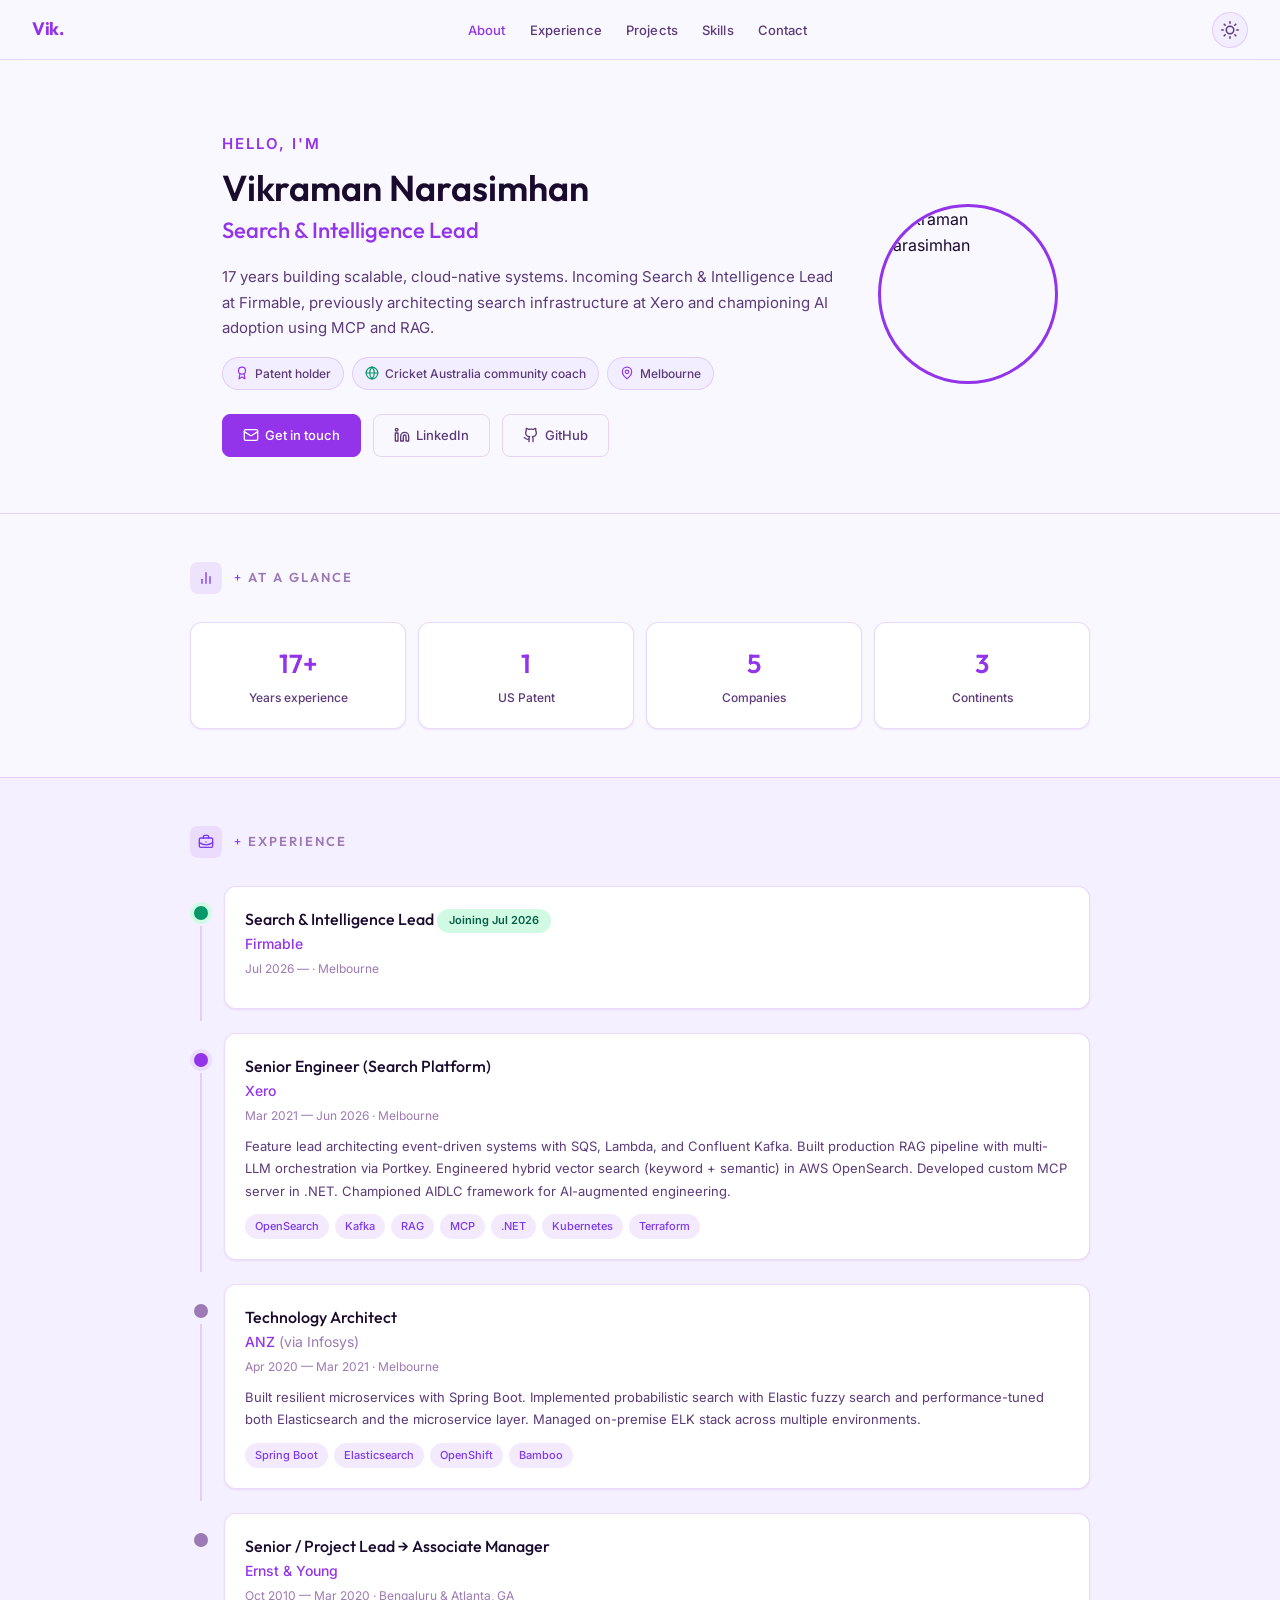
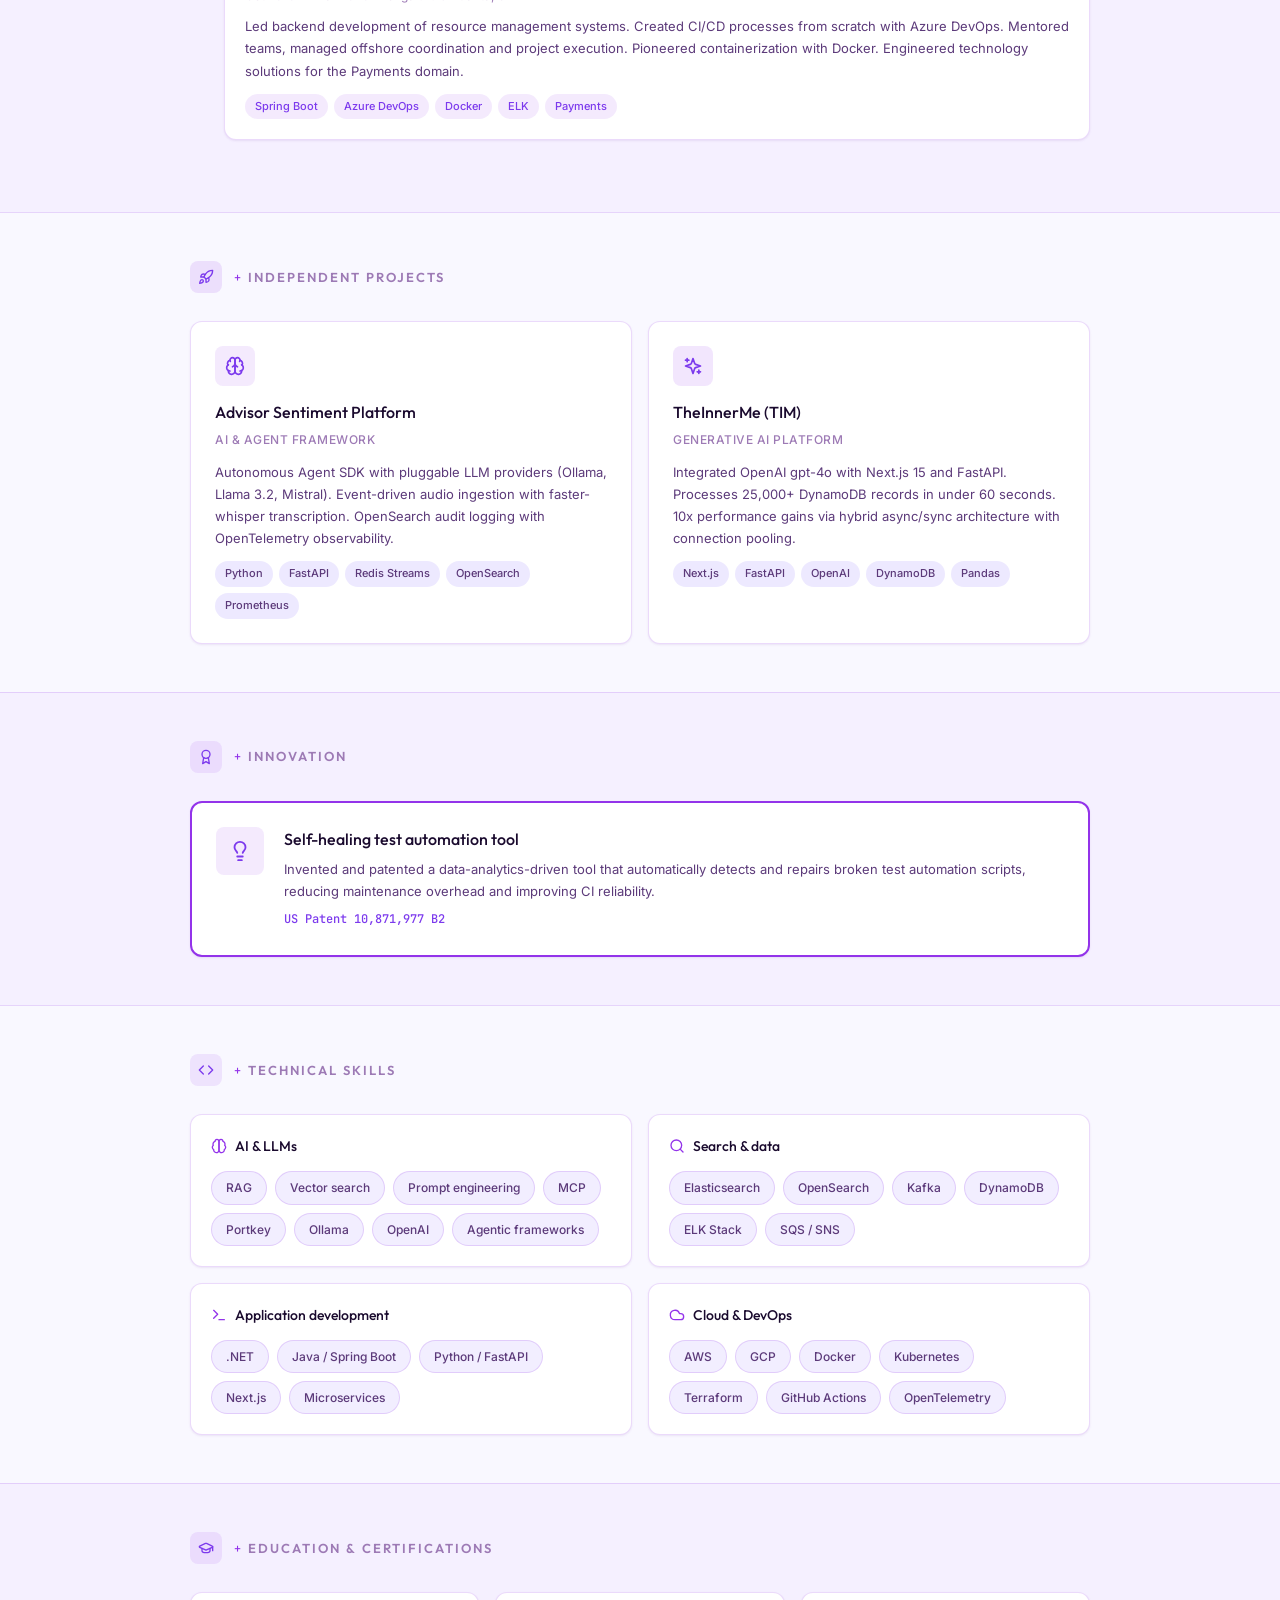
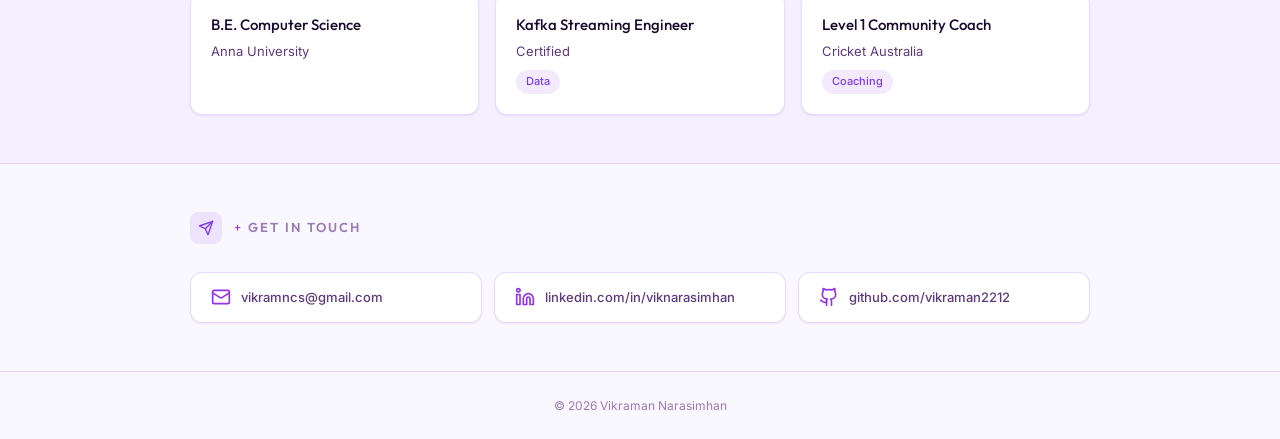
==== commit 6d575e3e: "Apply Void Glass design: Outfit font, violet palette, nav logo Switch accent from blue to violet (#9" ====
--- a/docs/index.html
+++ b/docs/index.html
@@ -15,13 +15,14 @@
 
   <link rel="preconnect" href="https://fonts.googleapis.com">
   <link rel="preconnect" href="https://fonts.gstatic.com" crossorigin>
-  <link href="https://fonts.googleapis.com/css2?family=Inter:wght@400;500;600&family=Space+Grotesk:wght@400;500;600;700&display=swap" rel="stylesheet">
+  <link href="https://fonts.googleapis.com/css2?family=Inter:wght@400;500;600&family=Outfit:wght@400;500;600;700&family=JetBrains+Mono:wght@400;500&display=swap" rel="stylesheet">
 
   <link rel="stylesheet" href="css/style.css">
 </head>
 <body>
 
   <nav class="nav" id="nav">
+    <a href="#" class="nav-logo">Vik.</a>
     <ul class="nav-links">
       <li><a href="#about">About</a></li>
       <li><a href="#experience">Experience</a></li>
@@ -310,7 +311,7 @@
   </section>
 
   <footer class="footer">
-    <p></p>
+    <p>© 2026 Vikraman Narasimhan</p>
   </footer>
 
   <script src="js/main.js"></script>
--- a/docs/css/style.css
+++ b/docs/css/style.css
@@ -1,49 +1,52 @@
 :root {
-  --bg-primary: #ffffff;
-  --bg-secondary: #f8f9fa;
-  --bg-tertiary: #f1f3f5;
-  --text-primary: #1a1a2e;
-  --text-secondary: #5a5a72;
-  --text-tertiary: #8e8ea0;
-  --border: rgba(0, 0, 0, 0.08);
-  --accent: #2563eb;
-  --accent-hover: #1d4ed8;
-  --accent-light: #dbeafe;
-  --accent-text: #1e40af;
+  --bg-primary: #f9f8ff;
+  --bg-secondary: #f2eeff;
+  --bg-tertiary: #ede9ff;
+  --text-primary: #1a0a2e;
+  --text-secondary: #5c3a7a;
+  --text-tertiary: #9d7ab5;
+  --border: rgba(147, 51, 234, 0.18);
+  --accent: #9333ea;
+  --accent-hover: #a855f7;
+  --accent-light: rgba(147, 51, 234, 0.10);
+  --accent-text: #7c3aed;
   --green: #059669;
   --green-light: #d1fae5;
   --green-text: #065f46;
-  --purple-light: #ede9fe;
-  --purple-text: #5b21b6;
+  --purple-light: rgba(147, 51, 234, 0.12);
+  --purple-text: #7c3aed;
+  --cyan: #22d3ee;
+  --cyan-bg: rgba(34, 211, 238, 0.08);
   --card-bg: #ffffff;
-  --card-shadow: 0 1px 3px rgba(0, 0, 0, 0.04), 0 1px 2px rgba(0, 0, 0, 0.06);
-  --section-alt: #f8fafc;
-  --nav-bg: rgba(255, 255, 255, 0.85);
-  --footer-bg: #f8fafc;
+  --card-shadow: 0 1px 3px rgba(147, 51, 234, 0.06), 0 1px 2px rgba(0, 0, 0, 0.04);
+  --section-alt: #f5f0ff;
+  --nav-bg: rgba(249, 248, 255, 0.85);
   color-scheme: light;
 }
 
 [data-theme="dark"] {
-  --bg-primary: #0f172a;
-  --bg-secondary: #1e293b;
-  --bg-tertiary: #334155;
-  --text-primary: #f1f5f9;
-  --text-secondary: #94a3b8;
-  --text-tertiary: #64748b;
-  --border: rgba(255, 255, 255, 0.08);
-  --accent: #3b82f6;
-  --accent-hover: #60a5fa;
-  --accent-light: rgba(59, 130, 246, 0.15);
-  --accent-text: #93c5fd;
+  --bg-primary: #0d0118;
+  --bg-secondary: #160226;
+  --bg-tertiary: #1e0335;
+  --text-primary: #f0e8ff;
+  --text-secondary: #9d7ab5;
+  --text-tertiary: #5c3a7a;
+  --border: rgba(147, 51, 234, 0.22);
+  --accent: #c084fc;
+  --accent-hover: #d8b4fe;
+  --accent-light: rgba(192, 132, 252, 0.12);
+  --accent-text: #d8b4fe;
   --green: #34d399;
   --green-light: rgba(52, 211, 153, 0.15);
   --green-text: #6ee7b7;
-  --purple-light: rgba(139, 92, 246, 0.15);
-  --purple-text: #c4b5fd;
-  --card-bg: #1e293b;
-  --card-shadow: 0 1px 3px rgba(0, 0, 0, 0.3), 0 1px 2px rgba(0, 0, 0, 0.2);
-  --section-alt: #1a2332;
-  --nav-bg: rgba(15, 23, 42, 0.85);
+  --purple-light: rgba(192, 132, 252, 0.15);
+  --purple-text: #d8b4fe;
+  --cyan: #22d3ee;
+  --cyan-bg: rgba(34, 211, 238, 0.08);
+  --card-bg: #160226;
+  --card-shadow: 0 1px 3px rgba(0, 0, 0, 0.5);
+  --section-alt: #110020;
+  --nav-bg: rgba(13, 1, 24, 0.85);
   color-scheme: dark;
 }
 
@@ -129,6 +132,15 @@
   height: 18px;
 }
 
+.nav-logo {
+  font-family: 'Outfit', sans-serif;
+  font-size: 1.125rem;
+  font-weight: 700;
+  color: var(--accent);
+  text-decoration: none;
+  letter-spacing: -0.02em;
+}
+
 .icon-moon { display: none; }
 [data-theme="dark"] .icon-sun { display: none; }
 [data-theme="dark"] .icon-moon { display: block; }
@@ -157,7 +169,7 @@
 }
 
 .hero h1 {
-  font-family: 'Space Grotesk', sans-serif;
+  font-family: 'Outfit', sans-serif;
   font-size: 2.25rem;
   font-weight: 600;
   line-height: 1.2;
@@ -165,7 +177,7 @@
 }
 
 .hero-role {
-  font-family: 'Space Grotesk', sans-serif;
+  font-family: 'Outfit', sans-serif;
   font-size: 1.375rem;
   font-weight: 500;
   color: var(--accent);
@@ -251,7 +263,7 @@
   border-radius: 50%;
   overflow: hidden;
   flex-shrink: 0;
-  border: 4px solid var(--accent-light);
+  border: 3px solid var(--accent);
 }
 
 .avatar-img {
@@ -298,12 +310,18 @@
 }
 
 .section-label {
-  font-family: 'Space Grotesk', sans-serif;
+  font-family: 'Outfit', sans-serif;
   font-size: 0.8125rem;
   font-weight: 600;
   text-transform: uppercase;
   letter-spacing: 2px;
   color: var(--text-tertiary);
+}
+
+.section-label::before {
+  content: "+ ";
+  color: var(--accent);
+  font-weight: 400;
 }
 
 /* Stats */
@@ -326,7 +344,7 @@
 
 .stat-num {
   display: block;
-  font-family: 'Space Grotesk', sans-serif;
+  font-family: 'Outfit', sans-serif;
   font-size: 1.625rem;
   font-weight: 600;
   color: var(--accent);
@@ -401,7 +419,7 @@
 }
 
 .role {
-  font-family: 'Space Grotesk', sans-serif;
+  font-family: 'Outfit', sans-serif;
   font-size: 1rem;
   font-weight: 500;
 }
@@ -480,11 +498,11 @@
 
 .project-card:hover {
   transform: translateY(-3px);
-  box-shadow: 0 4px 12px rgba(0, 0, 0, 0.08);
+  box-shadow: 0 8px 24px rgba(147, 51, 234, 0.15);
 }
 
 [data-theme="dark"] .project-card:hover {
-  box-shadow: 0 4px 12px rgba(0, 0, 0, 0.3);
+  box-shadow: 0 8px 24px rgba(147, 51, 234, 0.3);
 }
 
 .project-icon {
@@ -505,7 +523,7 @@
 }
 
 .project-card h3 {
-  font-family: 'Space Grotesk', sans-serif;
+  font-family: 'Outfit', sans-serif;
   font-size: 1rem;
   font-weight: 500;
   margin-bottom: 0.25rem;
@@ -552,7 +570,7 @@
 }
 
 .patent-text h3 {
-  font-family: 'Space Grotesk', sans-serif;
+  font-family: 'Outfit', sans-serif;
   font-size: 1rem;
   font-weight: 500;
   margin-bottom: 0.375rem;
@@ -568,7 +586,7 @@
   display: inline-block;
   font-size: 0.75rem;
   color: var(--accent-text);
-  font-family: 'Space Mono', monospace, 'Courier New';
+  font-family: 'JetBrains Mono', monospace;
   margin-top: 0.5rem;
   font-weight: 500;
 }
@@ -591,7 +609,7 @@
 }
 
 .skill-group h3 {
-  font-family: 'Space Grotesk', sans-serif;
+  font-family: 'Outfit', sans-serif;
   font-size: 0.875rem;
   font-weight: 500;
   margin-bottom: 0.875rem;
@@ -644,7 +662,7 @@
 }
 
 .edu-title {
-  font-family: 'Space Grotesk', sans-serif;
+  font-family: 'Outfit', sans-serif;
   font-size: 0.9375rem;
   font-weight: 500;
   margin-bottom: 0.25rem;
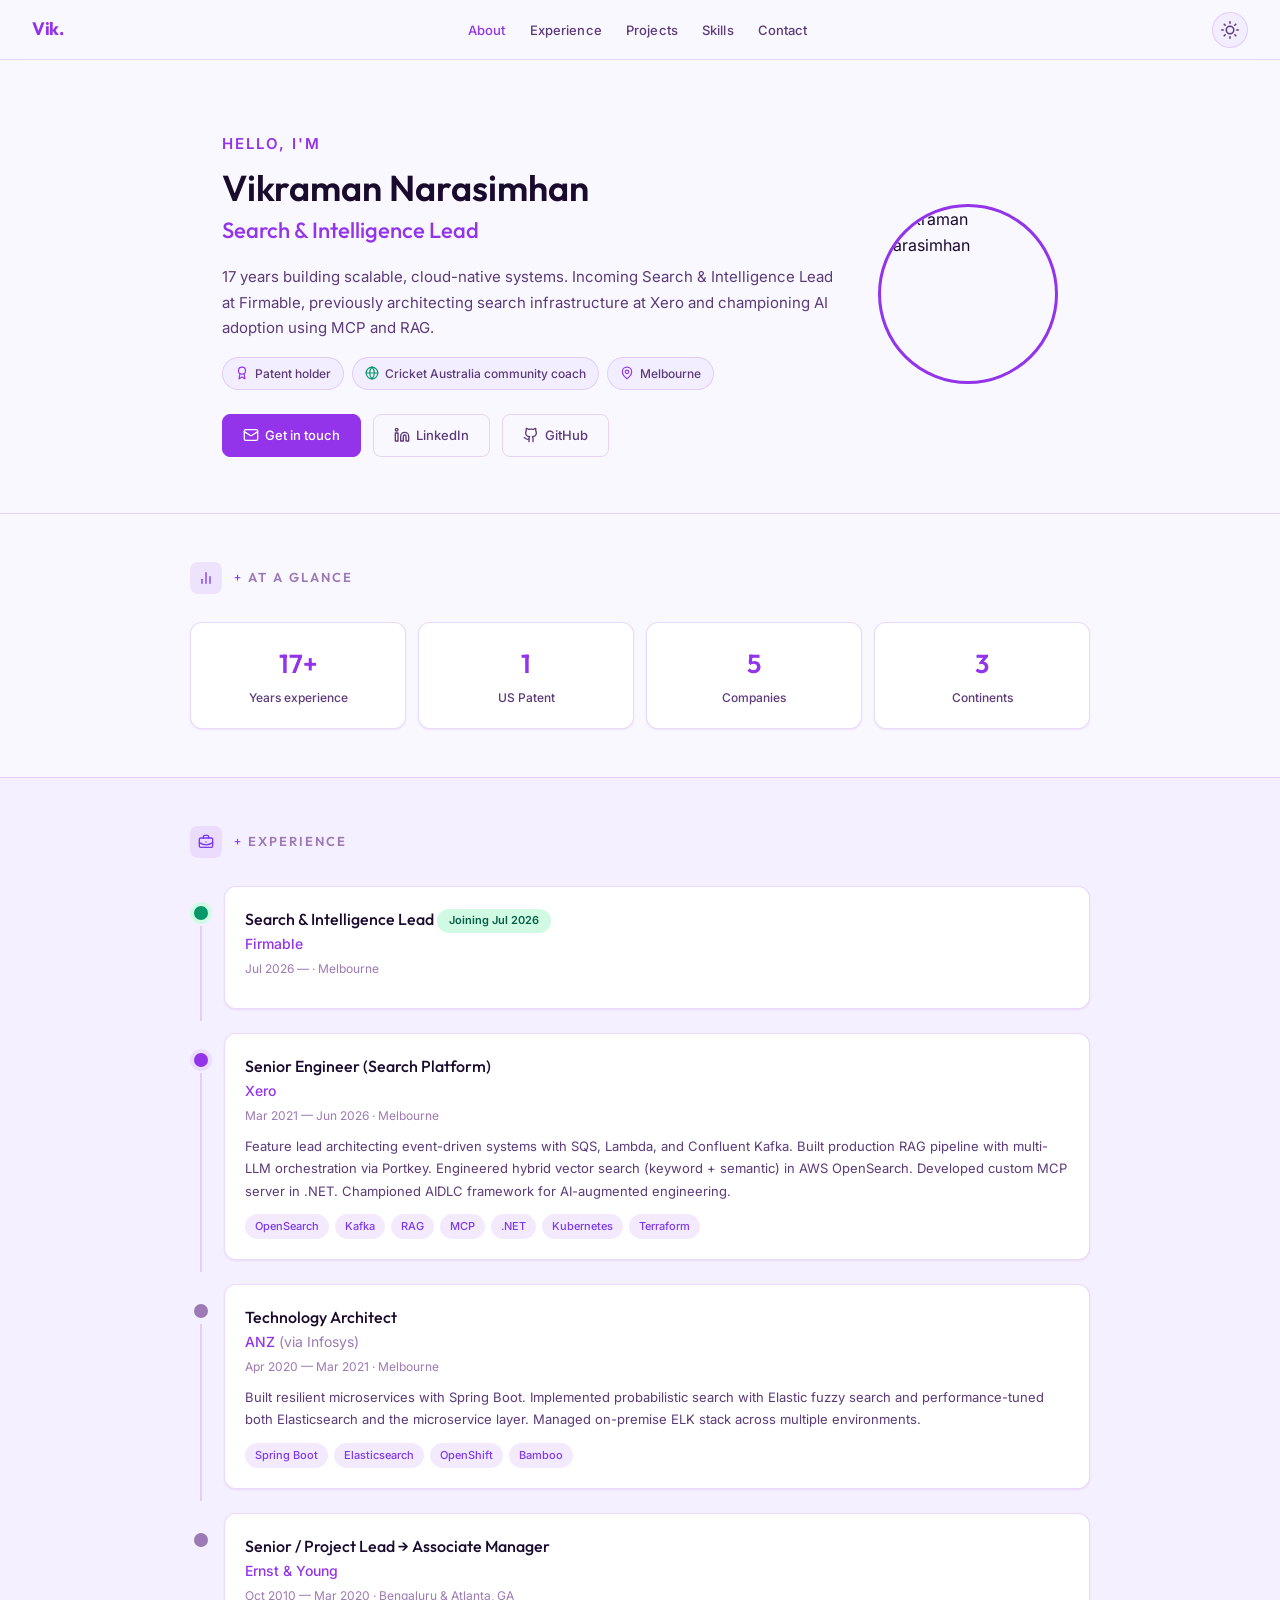
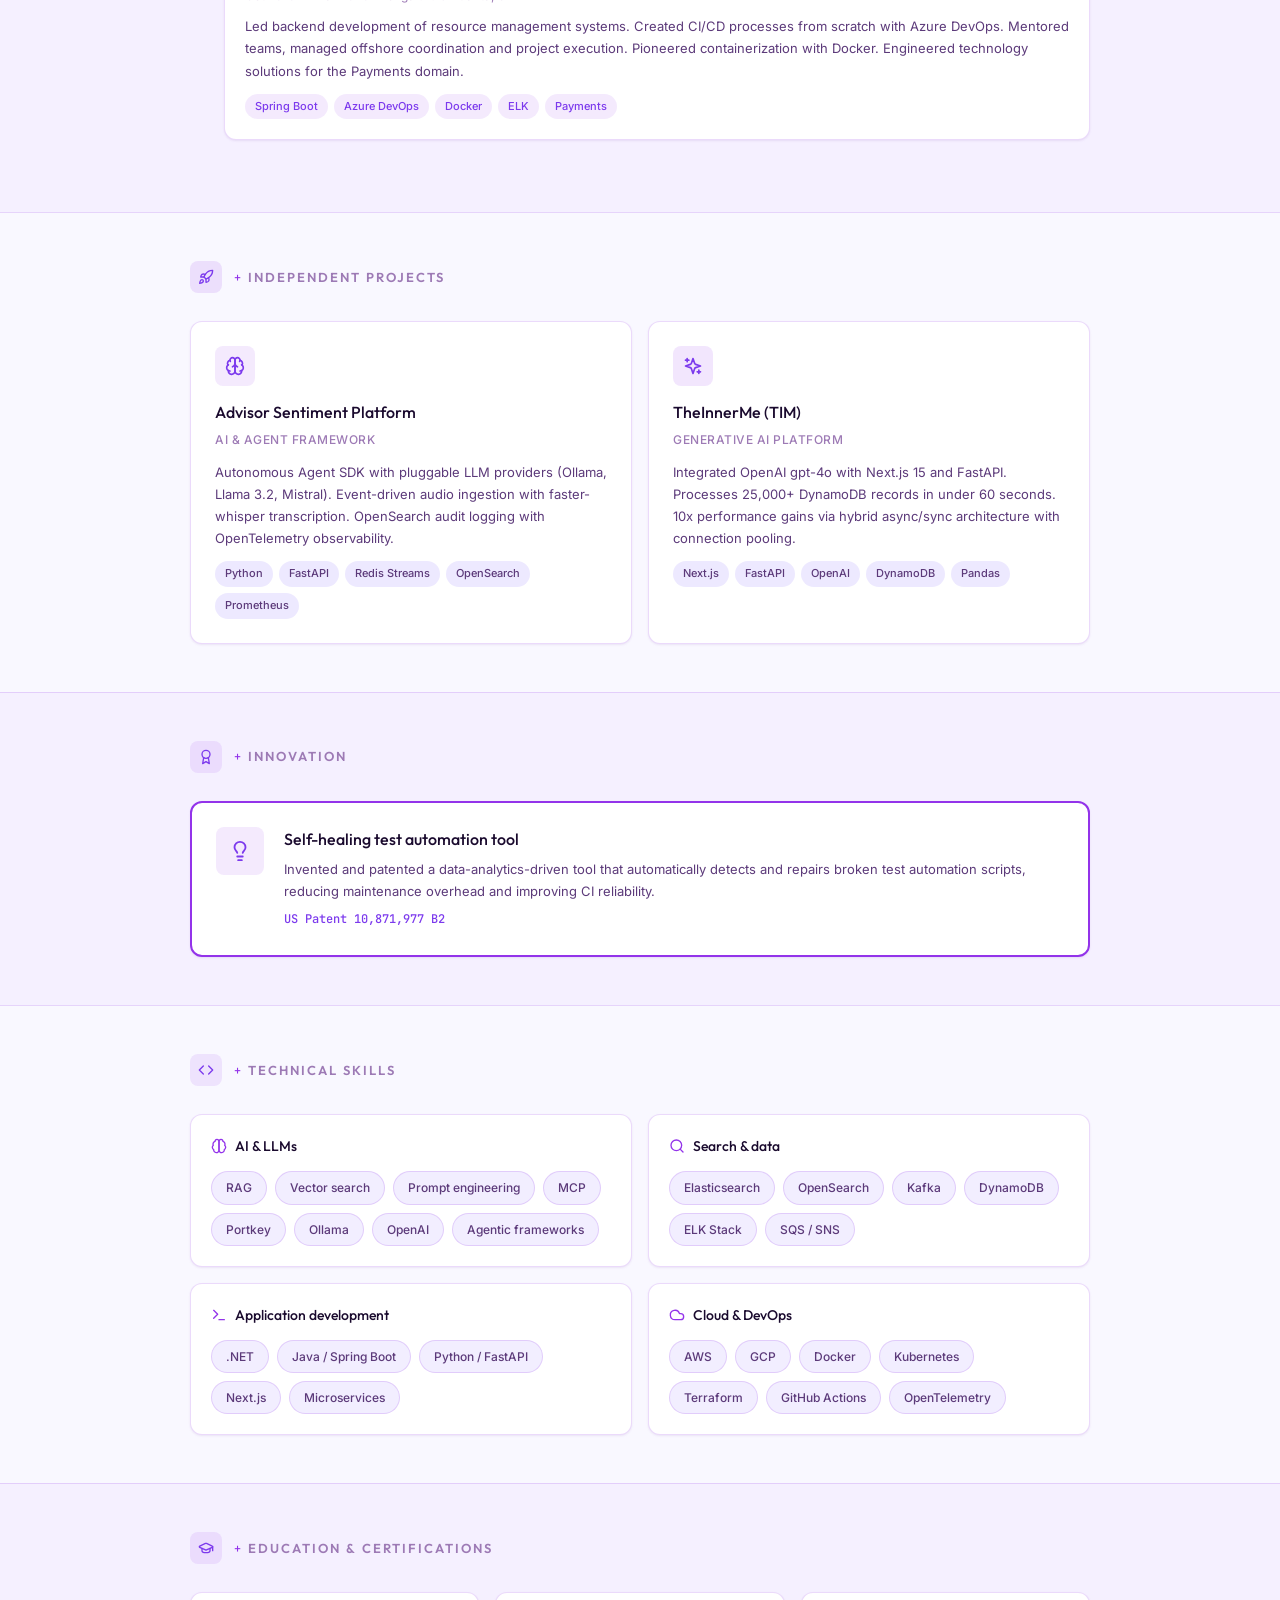
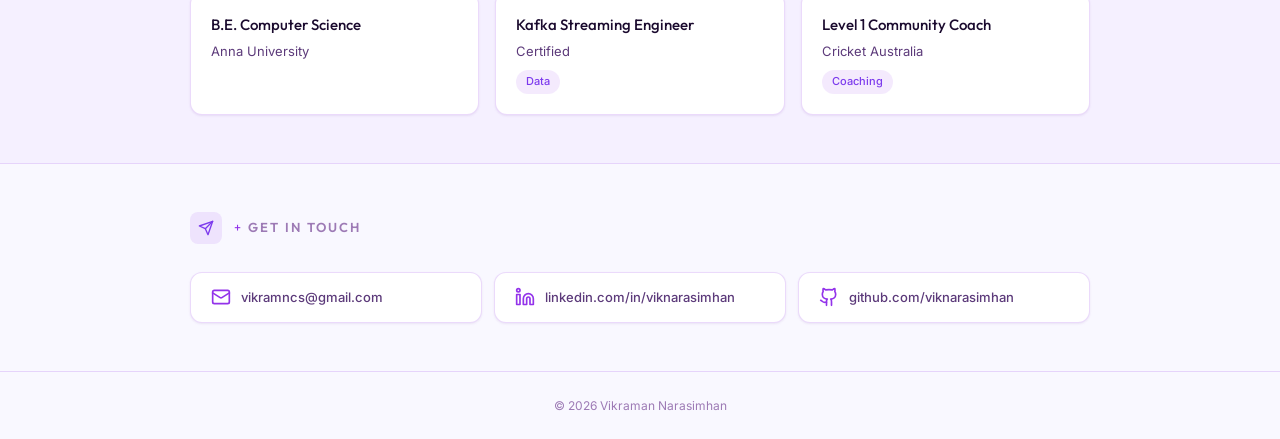
==== commit c66a9a63: "Update GitHub link in index.html" ====
--- a/docs/index.html
+++ b/docs/index.html
@@ -305,7 +305,7 @@
       </a>
       <a href="https://github.com/viknarasimhan/" target="_blank" rel="noopener" class="contact-item">
         <svg xmlns="http://www.w3.org/2000/svg" width="20" height="20" viewBox="0 0 24 24" fill="none" stroke="currentColor" stroke-width="2" stroke-linecap="round" stroke-linejoin="round"><path d="M15 22v-4a4.8 4.8 0 0 0-1-3.5c3 0 6-2 6-5.5.08-1.25-.27-2.48-1-3.5.28-1.15.28-2.35 0-3.5 0 0-1 0-3 1.5-2.64-.5-5.36-.5-8 0C6 2 5 2 5 2c-.3 1.15-.3 2.35 0 3.5A5.403 5.403 0 0 0 4 9c0 3.5 3 5.5 6 5.5-.39.49-.68 1.05-.85 1.65-.17.6-.22 1.23-.15 1.85v4"/><path d="M9 18c-4.51 2-5-2-7-2"/></svg>
-        github.com/vikraman2212
+        github.com/viknarasimhan
       </a>
     </div>
   </section>
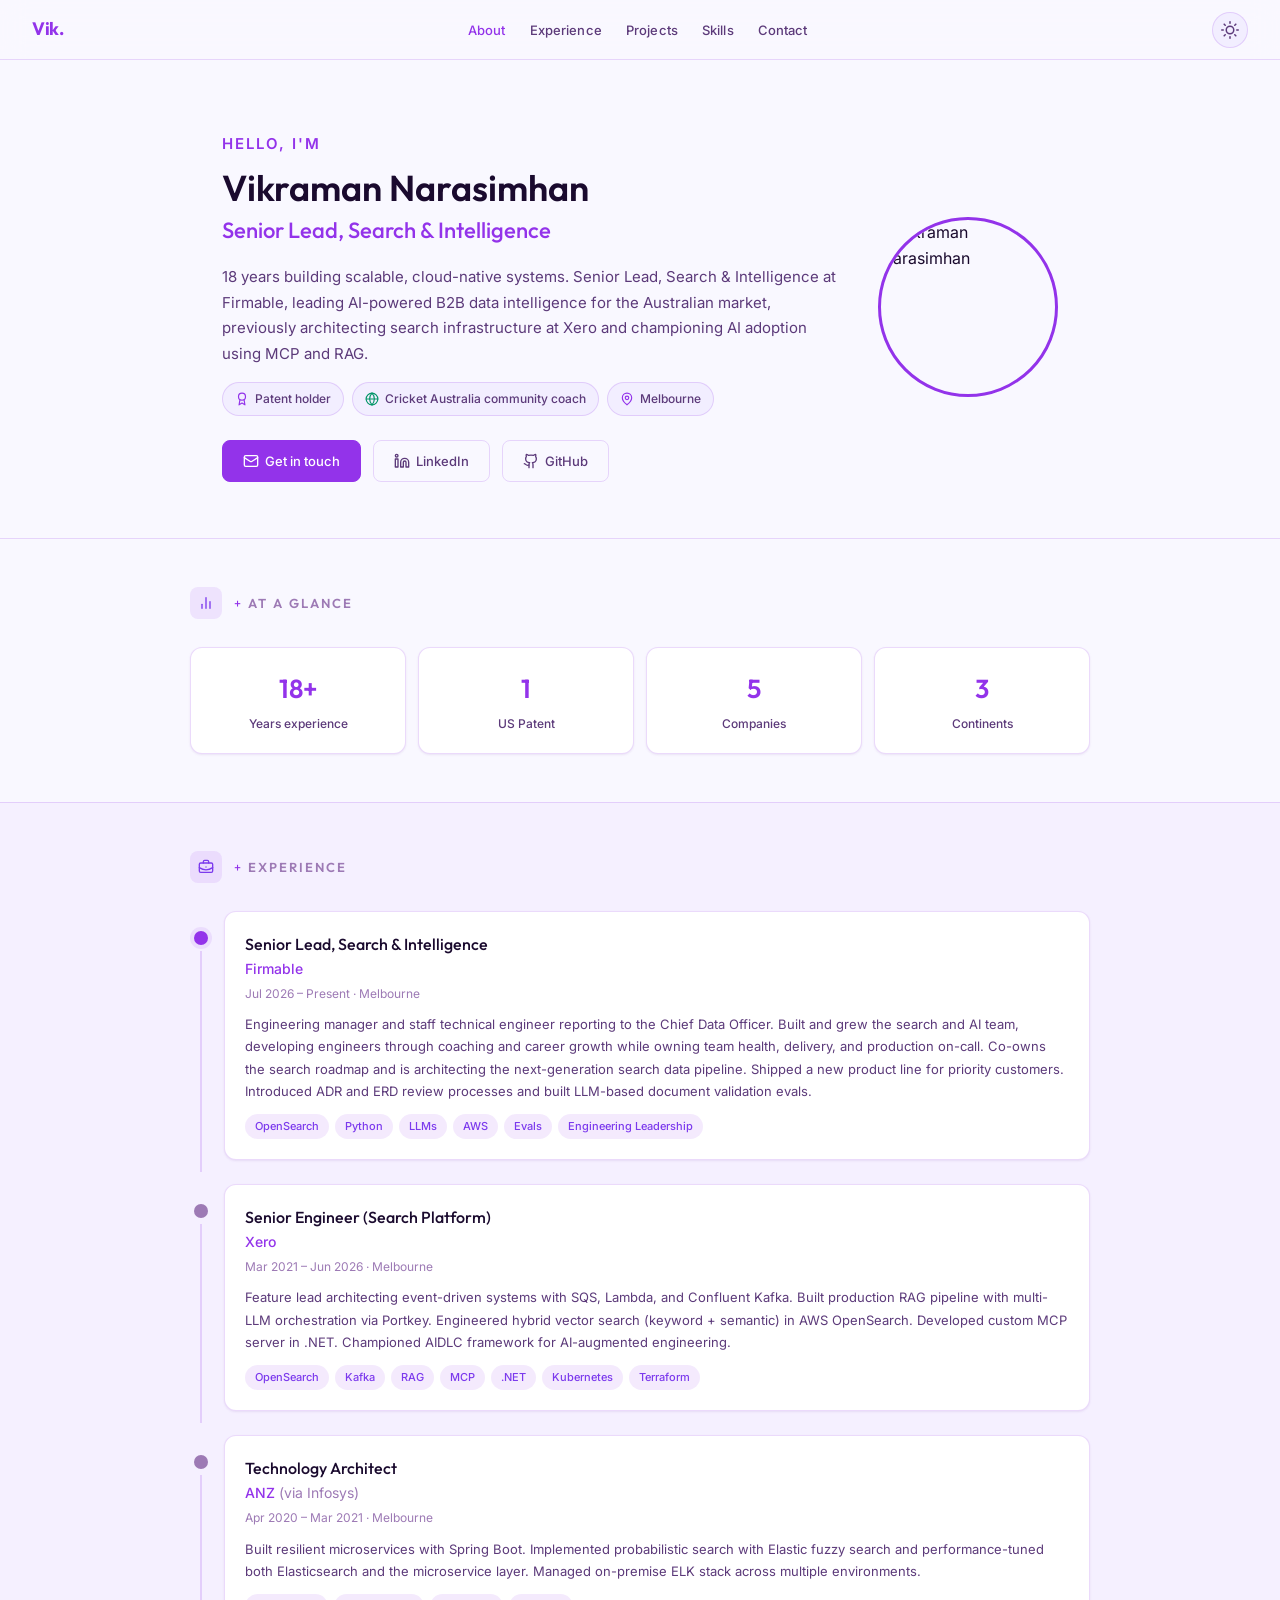
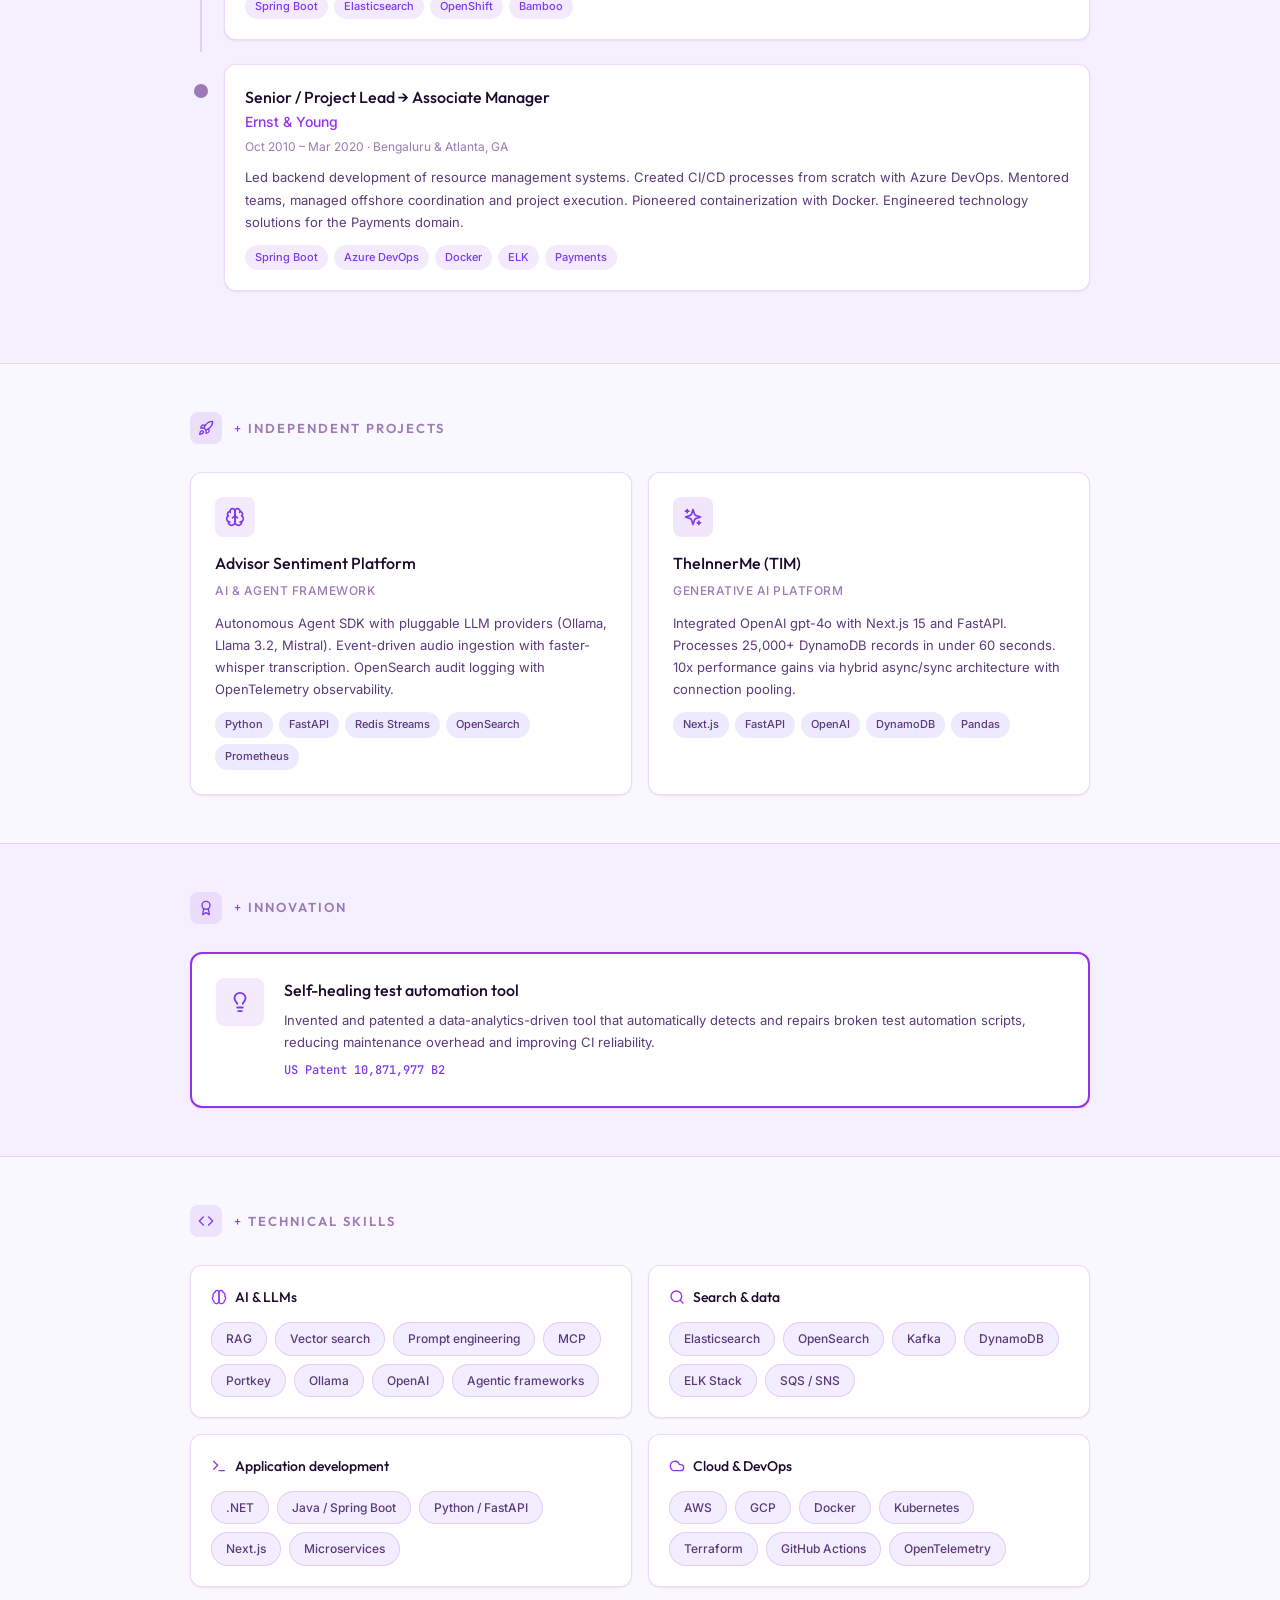
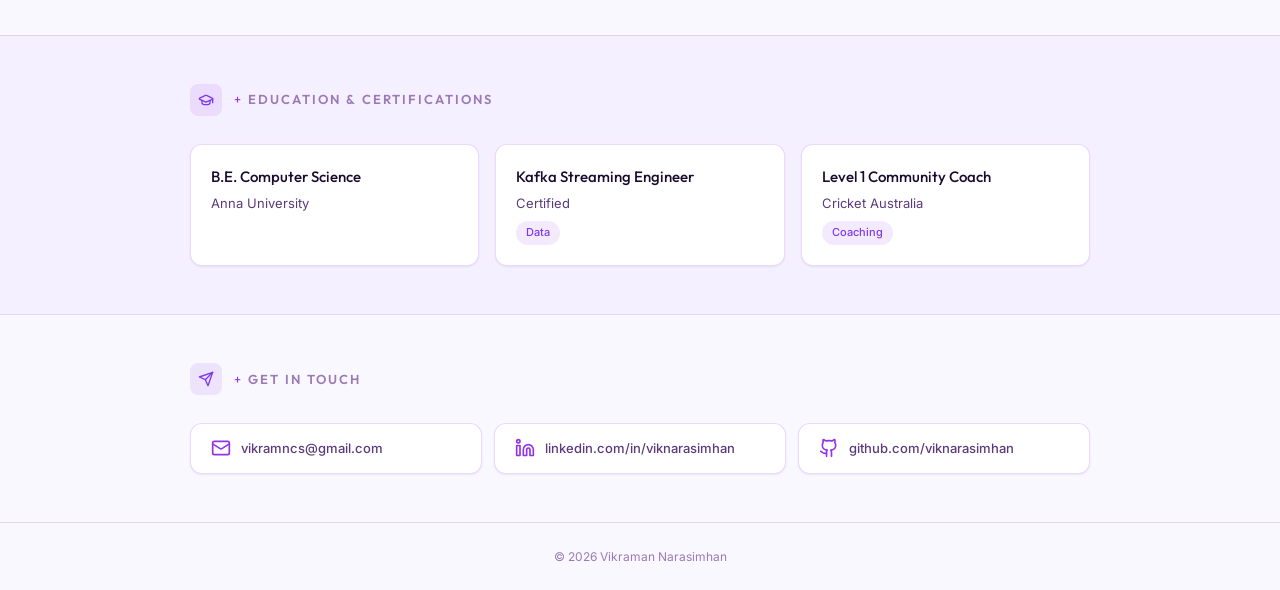
==== commit b82e7ddc: "Update Firmable role: current title, responsibilities, and 18 years experience - Update designation " ====
--- a/docs/index.html
+++ b/docs/index.html
@@ -3,10 +3,10 @@
 <head>
   <meta charset="utf-8">
   <meta name="viewport" content="width=device-width, initial-scale=1">
-  <meta name="description" content="Vikraman Narasimhan — Search & Intelligence Lead. 17 years building scalable, cloud-native systems. Patent holder. Melbourne, Australia.">
+  <meta name="description" content="Vikraman Narasimhan – Senior Lead, Search & Intelligence. 18 years building scalable, cloud-native systems. Patent holder. Melbourne, Australia.">
   <meta name="author" content="Vikraman Narasimhan">
 
-  <title>Vikraman Narasimhan — Search & Intelligence Lead</title>
+  <title>Vikraman Narasimhan – Senior Lead, Search & Intelligence</title>
 
   <link rel="icon" type="image/svg+xml" href="images/favicon.svg">
   <link rel="icon" type="image/png" sizes="32x32" href="images/favicon-32x32.png">
@@ -41,8 +41,8 @@
     <div class="hero-text">
       <p class="greeting">Hello, I'm</p>
       <h1>Vikraman Narasimhan</h1>
-      <p class="hero-role">Search & Intelligence Lead</p>
-      <p class="tagline">17 years building scalable, cloud-native systems. Incoming Search &amp; Intelligence Lead at Firmable, previously architecting search infrastructure at Xero and championing AI adoption using MCP and RAG.</p>
+      <p class="hero-role">Senior Lead, Search & Intelligence</p>
+      <p class="tagline">18 years building scalable, cloud-native systems. Senior Lead, Search &amp; Intelligence at Firmable, leading AI-powered B2B data intelligence for the Australian market, previously architecting search infrastructure at Xero and championing AI adoption using MCP and RAG.</p>
       <div class="fact-strip">
         <span class="fact-chip">
           <svg xmlns="http://www.w3.org/2000/svg" width="14" height="14" viewBox="0 0 24 24" fill="none" stroke="currentColor" stroke-width="2" stroke-linecap="round" stroke-linejoin="round"><circle cx="12" cy="8" r="6"/><path d="M15.477 12.89 17 22l-5-3-5 3 1.523-9.11"/></svg>
@@ -86,7 +86,7 @@
       <h2 class="section-label">At a glance</h2>
     </div>
     <div class="stats-row">
-      <div class="stat-card"><span class="stat-num">17+</span><span class="stat-label">Years experience</span></div>
+      <div class="stat-card"><span class="stat-num">18+</span><span class="stat-label">Years experience</span></div>
       <div class="stat-card"><span class="stat-num">1</span><span class="stat-label">US Patent</span></div>
       <div class="stat-card"><span class="stat-num">5</span><span class="stat-label">Companies</span></div>
       <div class="stat-card"><span class="stat-num">3</span><span class="stat-label">Continents</span></div>
@@ -103,23 +103,27 @@
     </div>
 
     <div class="timeline">
-      <div class="timeline-item">
-        <div class="timeline-dot dot-upcoming"></div>
-        <div class="timeline-line"></div>
-        <div class="timeline-card">
-          <div class="role">Search & Intelligence Lead <span class="badge badge-green">Joining Jul 2026</span></div>
-          <div class="company">Firmable</div>
-          <div class="dates">Jul 2026 — &middot; Melbourne</div>
-        </div>
-      </div>
-
       <div class="timeline-item">
         <div class="timeline-dot dot-active"></div>
         <div class="timeline-line"></div>
         <div class="timeline-card">
+          <div class="role">Senior Lead, Search &amp; Intelligence</div>
+          <div class="company">Firmable</div>
+          <div class="dates">Jul 2026 – Present &middot; Melbourne</div>
+          <p class="desc">Engineering manager and staff technical engineer reporting to the Chief Data Officer. Built and grew the search and AI team, developing engineers through coaching and career growth while owning team health, delivery, and production on-call. Co-owns the search roadmap and is architecting the next-generation search data pipeline. Shipped a new product line for priority customers. Introduced ADR and ERD review processes and built LLM-based document validation evals.</p>
+          <div class="tags">
+            <span>OpenSearch</span><span>Python</span><span>LLMs</span><span>AWS</span><span>Evals</span><span>Engineering Leadership</span>
+          </div>
+        </div>
+      </div>
+
+      <div class="timeline-item">
+        <div class="timeline-dot dot-past"></div>
+        <div class="timeline-line"></div>
+        <div class="timeline-card">
           <div class="role">Senior Engineer (Search Platform)</div>
           <div class="company">Xero</div>
-          <div class="dates">Mar 2021 — Jun 2026 &middot; Melbourne</div>
+          <div class="dates">Mar 2021 – Jun 2026 &middot; Melbourne</div>
           <p class="desc">Feature lead architecting event-driven systems with SQS, Lambda, and Confluent Kafka. Built production RAG pipeline with multi-LLM orchestration via Portkey. Engineered hybrid vector search (keyword + semantic) in AWS OpenSearch. Developed custom MCP server in .NET. Championed AIDLC framework for AI-augmented engineering.</p>
           <div class="tags">
             <span>OpenSearch</span><span>Kafka</span><span>RAG</span><span>MCP</span><span>.NET</span><span>Kubernetes</span><span>Terraform</span>
@@ -133,7 +137,7 @@
         <div class="timeline-card">
           <div class="role">Technology Architect</div>
           <div class="company">ANZ <span class="via">(via Infosys)</span></div>
-          <div class="dates">Apr 2020 — Mar 2021 &middot; Melbourne</div>
+          <div class="dates">Apr 2020 – Mar 2021 &middot; Melbourne</div>
           <p class="desc">Built resilient microservices with Spring Boot. Implemented probabilistic search with Elastic fuzzy search and performance-tuned both Elasticsearch and the microservice layer. Managed on-premise ELK stack across multiple environments.</p>
           <div class="tags">
             <span>Spring Boot</span><span>Elasticsearch</span><span>OpenShift</span><span>Bamboo</span>
@@ -146,7 +150,7 @@
         <div class="timeline-card">
           <div class="role">Senior / Project Lead &rarr; Associate Manager</div>
           <div class="company">Ernst & Young</div>
-          <div class="dates">Oct 2010 — Mar 2020 &middot; Bengaluru & Atlanta, GA</div>
+          <div class="dates">Oct 2010 – Mar 2020 &middot; Bengaluru & Atlanta, GA</div>
           <p class="desc">Led backend development of resource management systems. Created CI/CD processes from scratch with Azure DevOps. Mentored teams, managed offshore coordination and project execution. Pioneered containerization with Docker. Engineered technology solutions for the Payments domain.</p>
           <div class="tags">
             <span>Spring Boot</span><span>Azure DevOps</span><span>Docker</span><span>ELK</span><span>Payments</span>
